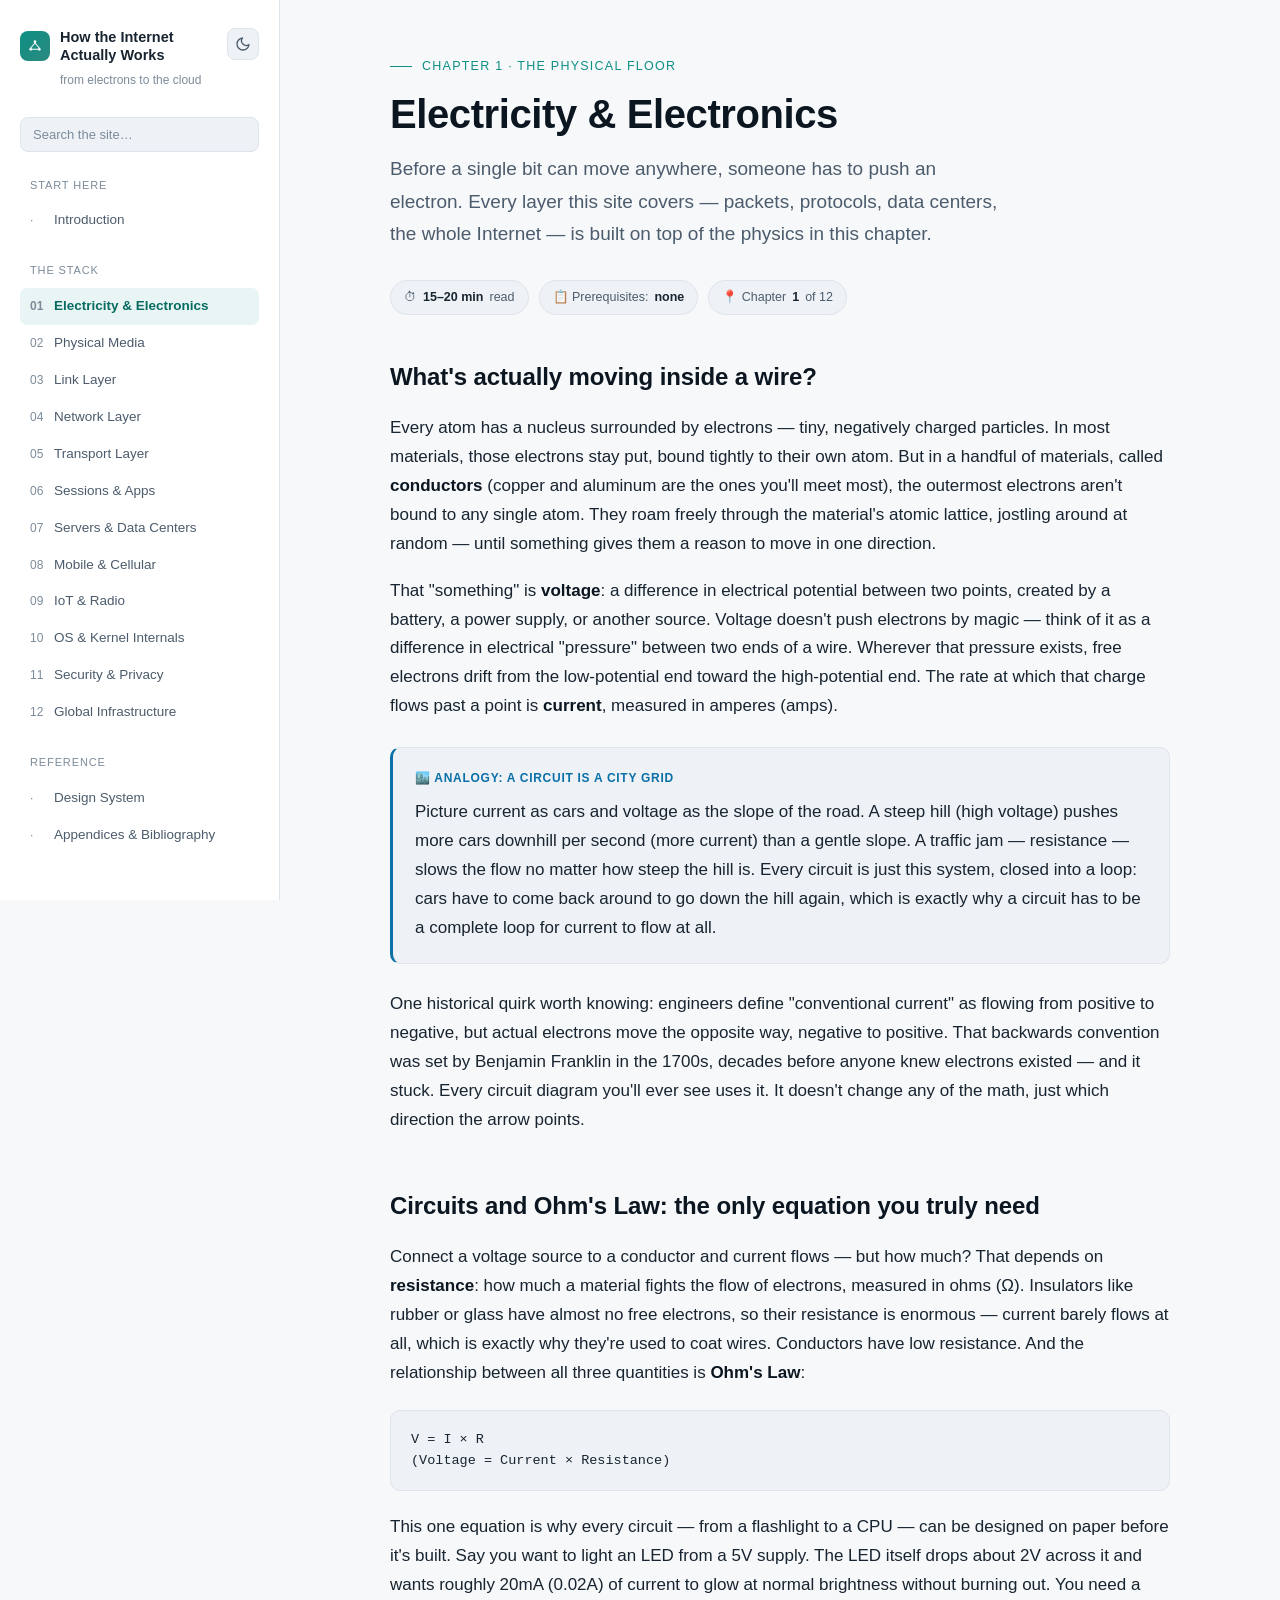
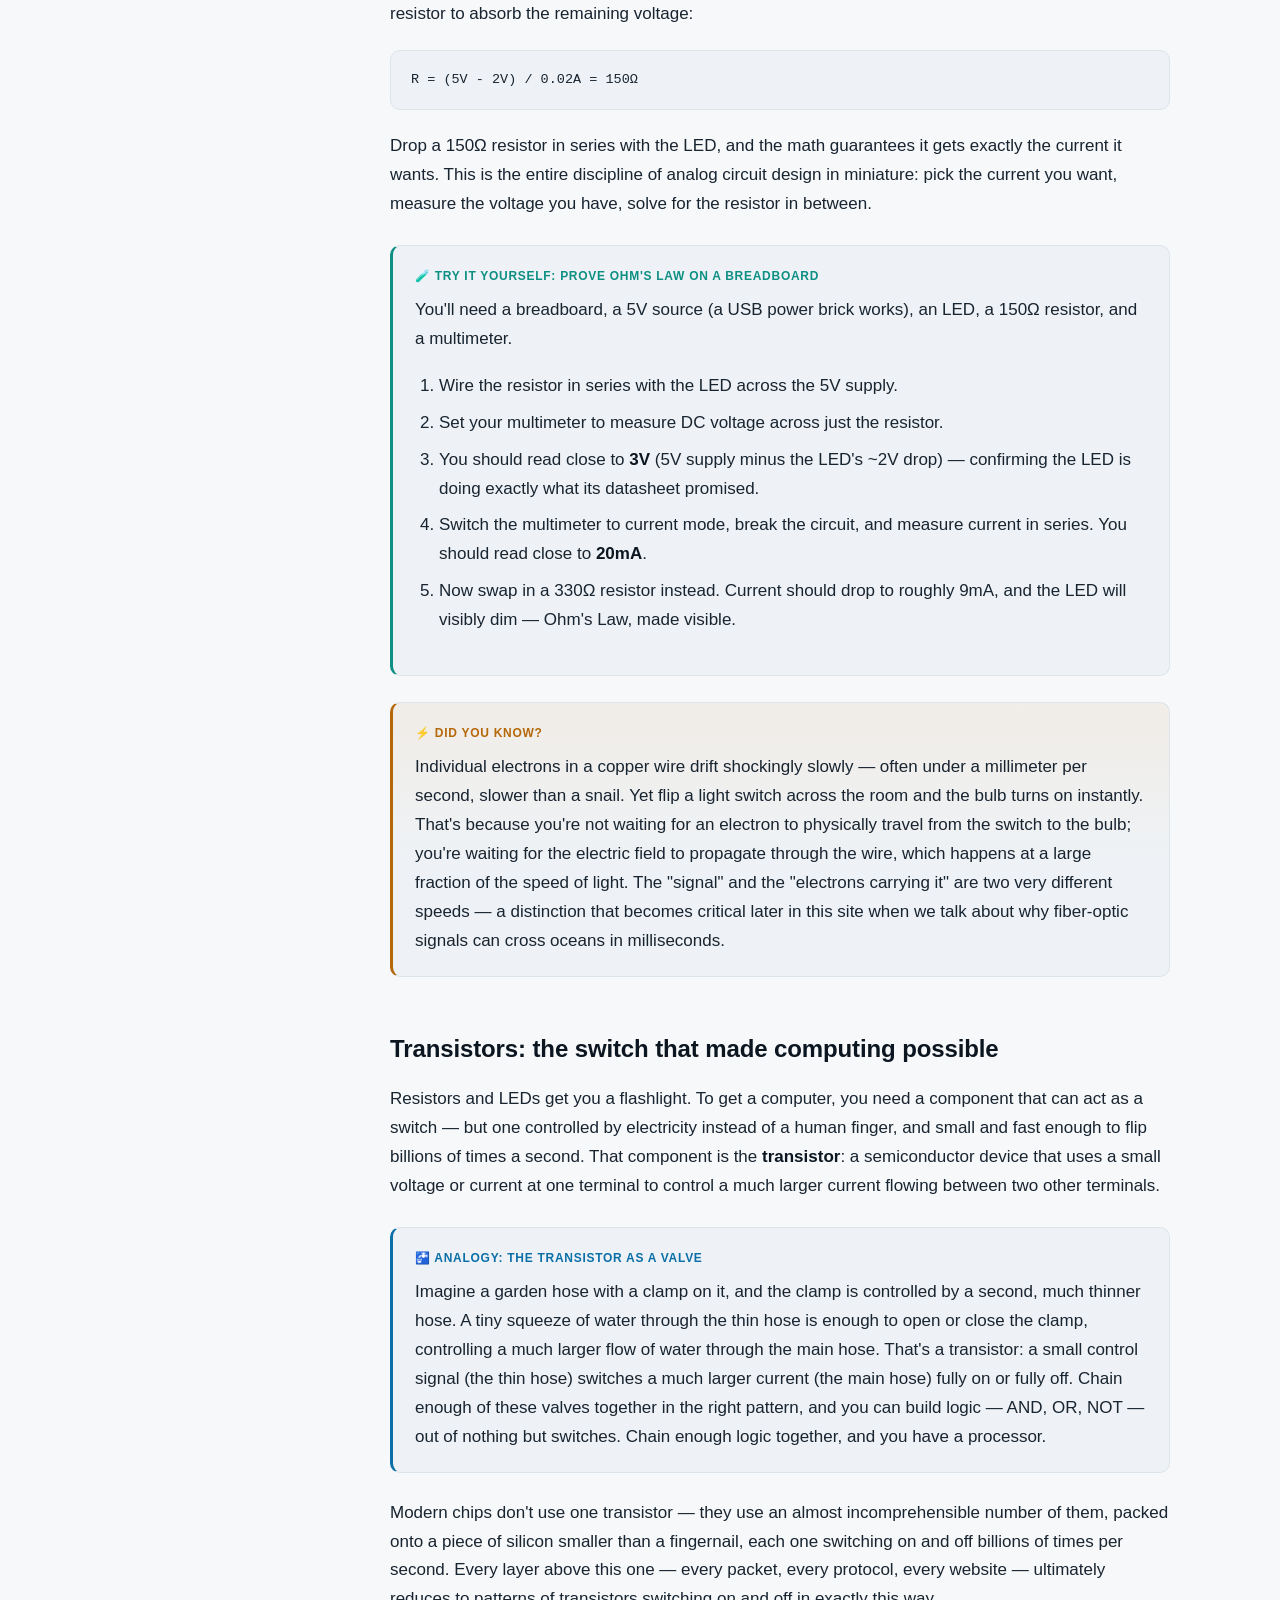
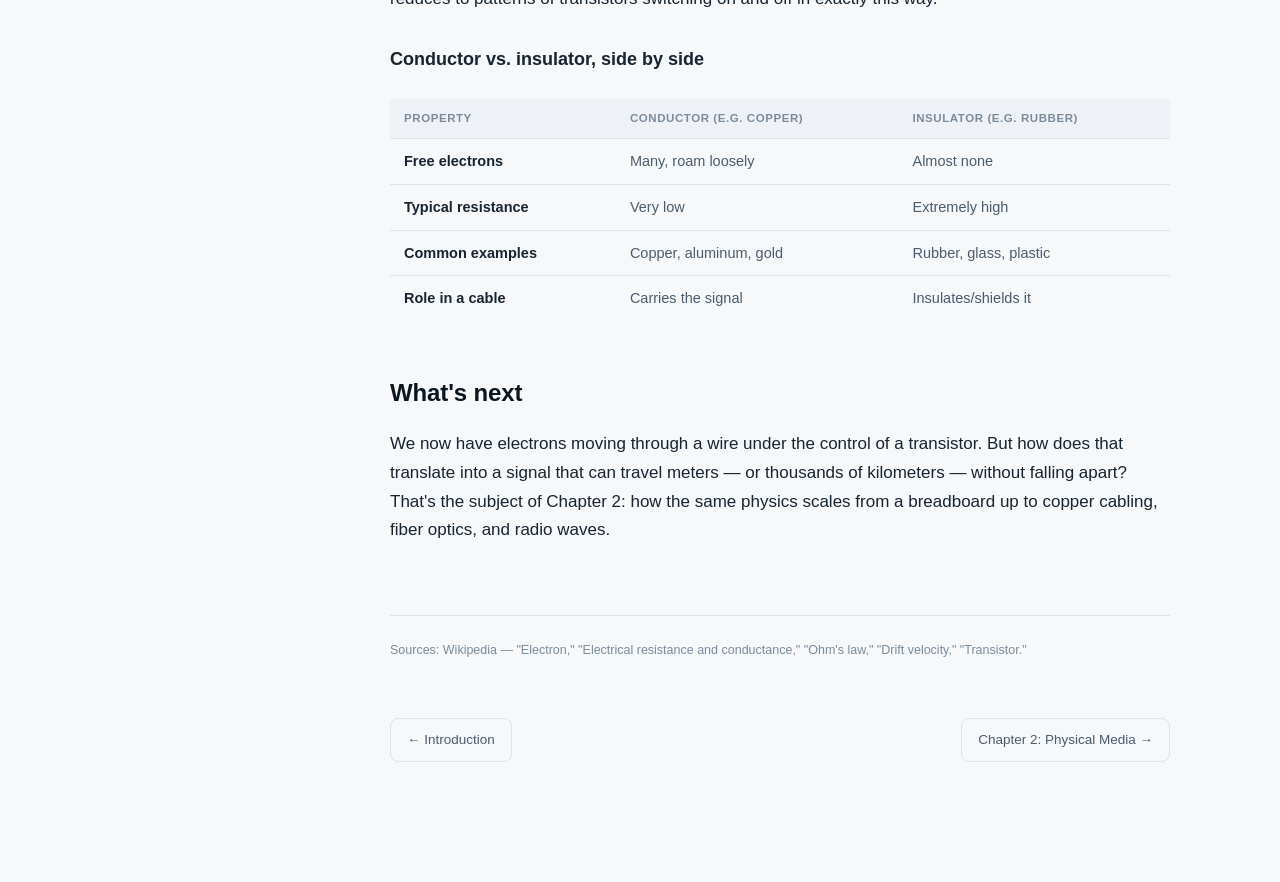
==== 01-electricity-electronics.html @ eb59267e "Add How the Internet Actually Works site Full 12-chapter documentation site (Introduction through Gl" ====
<!DOCTYPE html>
<html lang="en">
<head>
<meta charset="UTF-8">
<meta name="viewport" content="width=device-width, initial-scale=1.0">
<title>Chapter 1: Electricity &amp; Electronics — How the Internet Actually Works</title>
<link rel="stylesheet" href="assets/style.css">
<script src="assets/theme-init.js"></script>
</head>
<body>
<div class="shell">

  <!-- Mobile-only top bar -->
  <div class="topbar">
    <span class="mark"><svg viewBox="0 0 24 24" fill="none"><circle cx="12" cy="5.5" r="2" fill="white"/><circle cx="5.5" cy="17" r="2" fill="white"/><circle cx="18.5" cy="17" r="2" fill="white"/><path d="M12 7.5 5.5 15M12 7.5 18.5 15M5.5 17H18.5" stroke="white" stroke-width="1.6" stroke-linecap="round"/></svg></span>
    <span class="name">How the Internet Actually Works</span>
    <button class="theme-toggle" aria-label="Toggle color theme" title="Toggle color theme"><svg class="icon-sun" viewBox="0 0 24 24" fill="none" stroke="currentColor" stroke-width="2" stroke-linecap="round" stroke-linejoin="round"><circle cx="12" cy="12" r="4"/><path d="M12 2v2M12 20v2M4.93 4.93l1.41 1.41M17.66 17.66l1.41 1.41M2 12h2M20 12h2M6.34 17.66l-1.41 1.41M19.07 4.93l-1.41 1.41"/></svg><svg class="icon-moon" viewBox="0 0 24 24" fill="none" stroke="currentColor" stroke-width="2" stroke-linecap="round" stroke-linejoin="round"><path d="M21 12.79A9 9 0 1 1 11.21 3 7 7 0 0 0 21 12.79z"/></svg></button>
    <button class="nav-toggle" aria-label="Toggle navigation"><span class="bar"></span></button>
  </div>
  <div class="sidebar-overlay"></div>

  <!-- Sidebar -->
  <nav class="sidebar">
    <a href="index.html" class="sidebar-brand">
      <span class="mark"><svg viewBox="0 0 24 24" fill="none"><circle cx="12" cy="5.5" r="2" fill="white"/><circle cx="5.5" cy="17" r="2" fill="white"/><circle cx="18.5" cy="17" r="2" fill="white"/><path d="M12 7.5 5.5 15M12 7.5 18.5 15M5.5 17H18.5" stroke="white" stroke-width="1.6" stroke-linecap="round"/></svg></span>
      <span class="name">How the Internet<br>Actually Works</span>
    </a>
    <button class="theme-toggle" aria-label="Toggle color theme" title="Toggle color theme"><svg class="icon-sun" viewBox="0 0 24 24" fill="none" stroke="currentColor" stroke-width="2" stroke-linecap="round" stroke-linejoin="round"><circle cx="12" cy="12" r="4"/><path d="M12 2v2M12 20v2M4.93 4.93l1.41 1.41M17.66 17.66l1.41 1.41M2 12h2M20 12h2M6.34 17.66l-1.41 1.41M19.07 4.93l-1.41 1.41"/></svg><svg class="icon-moon" viewBox="0 0 24 24" fill="none" stroke="currentColor" stroke-width="2" stroke-linecap="round" stroke-linejoin="round"><path d="M21 12.79A9 9 0 1 1 11.21 3 7 7 0 0 0 21 12.79z"/></svg></button>
    <p class="sidebar-tagline">from electrons to the cloud</p>
    <div class="search-box"><label for="site-search" class="sr-only">Search the site</label><input type="text" id="site-search" name="q" class="search-input" placeholder="Search the site…" autocomplete="off" spellcheck="false"><div class="search-results"></div></div>

    <div class="nav-group">
      <p class="nav-group-label">Start Here</p>
      <ul class="nav-list">
        <li><a href="index.html"><span class="num">·</span> Introduction</a></li>
      </ul>
    </div>

    <div class="nav-group">
      <p class="nav-group-label">The Stack</p>
      <ul class="nav-list">
        <li><a href="01-electricity-electronics.html" class="active"><span class="num">01</span> Electricity &amp; Electronics</a></li>
        <li><a href="02-physical-media.html"><span class="num">02</span> Physical Media</a></li>
        <li><a href="03-link-layer.html"><span class="num">03</span> Link Layer</a></li>
        <li><a href="04-network-layer.html"><span class="num">04</span> Network Layer</a></li>
        <li><a href="05-transport-layer.html"><span class="num">05</span> Transport Layer</a></li>
        <li><a href="06-sessions-applications.html"><span class="num">06</span> Sessions &amp; Apps</a></li>
        <li><a href="07-servers-data-centers.html"><span class="num">07</span> Servers &amp; Data Centers</a></li>
        <li><a href="08-mobile-cellular.html"><span class="num">08</span> Mobile &amp; Cellular</a></li>
        <li><a href="09-iot-radio.html"><span class="num">09</span> IoT &amp; Radio</a></li>
        <li><a href="10-os-kernel-internals.html"><span class="num">10</span> OS &amp; Kernel Internals</a></li>
        <li><a href="11-security-privacy.html"><span class="num">11</span> Security &amp; Privacy</a></li>
        <li><a href="12-global-infrastructure.html"><span class="num">12</span> Global Infrastructure</a></li>
      </ul>
    </div>

    <div class="nav-group">
      <p class="nav-group-label">Reference</p>
      <ul class="nav-list">
        <li><a href="design-system.html"><span class="num">·</span> Design System</a></li>
        <li><a href="appendices.html"><span class="num">·</span> Appendices &amp; Bibliography</a></li>
      </ul>
    </div>
  </nav>

  <!-- Main -->
  <main class="main">
    <div class="content">

      <p class="eyebrow">Chapter 1 · The Physical Floor</p>
      <h1 class="page-title">Electricity &amp; Electronics</h1>
      <p class="dek">
        Before a single bit can move anywhere, someone has to push an electron.
        Every layer this site covers — packets, protocols, data centers, the whole
        Internet — is built on top of the physics in this chapter.
      </p>

      <div class="meta-row">
        <span class="meta-chip">⏱ <b>15–20 min</b> read</span>
        <span class="meta-chip">📋 Prerequisites: <b>none</b></span>
        <span class="meta-chip">📍 Chapter <b>1</b> of 12</span>
      </div>

      <h2>What's actually moving inside a wire?</h2>
      <p>
        Every atom has a nucleus surrounded by electrons — tiny, negatively charged
        particles. In most materials, those electrons stay put, bound tightly to
        their own atom. But in a handful of materials, called <strong>conductors</strong>
        (copper and aluminum are the ones you'll meet most), the outermost electrons
        aren't bound to any single atom. They roam freely through the material's
        atomic lattice, jostling around at random — until something gives them a
        reason to move in one direction.
      </p>
      <p>
        That "something" is <strong>voltage</strong>: a difference in electrical
        potential between two points, created by a battery, a power supply, or
        another source. Voltage doesn't push electrons by magic — think of it as a
        difference in electrical "pressure" between two ends of a wire. Wherever
        that pressure exists, free electrons drift from the low-potential end toward
        the high-potential end. The rate at which that charge flows past a point is
        <strong>current</strong>, measured in amperes (amps).
      </p>

      <div class="box analogy">
        <div class="box-label">🏙️ Analogy: a circuit is a city grid</div>
        <p>
          Picture current as cars and voltage as the slope of the road. A steep hill
          (high voltage) pushes more cars downhill per second (more current) than a
          gentle slope. A traffic jam — resistance — slows the flow no matter how
          steep the hill is. Every circuit is just this system, closed into a loop:
          cars have to come back around to go down the hill again, which is exactly
          why a circuit has to be a complete loop for current to flow at all.
        </p>
      </div>

      <p>
        One historical quirk worth knowing: engineers define "conventional current"
        as flowing from positive to negative, but actual electrons move the opposite
        way, negative to positive. That backwards convention was set by Benjamin
        Franklin in the 1700s, decades before anyone knew electrons existed — and
        it stuck. Every circuit diagram you'll ever see uses it. It doesn't change
        any of the math, just which direction the arrow points.
      </p>

      <h2>Circuits and Ohm's Law: the only equation you truly need</h2>
      <p>
        Connect a voltage source to a conductor and current flows — but how much?
        That depends on <strong>resistance</strong>: how much a material fights the
        flow of electrons, measured in ohms (Ω). Insulators like rubber or glass
        have almost no free electrons, so their resistance is enormous — current
        barely flows at all, which is exactly why they're used to coat wires.
        Conductors have low resistance. And the relationship between all three
        quantities is <strong>Ohm's Law</strong>:
      </p>
      <pre><code>V = I × R
(Voltage = Current × Resistance)</code></pre>
      <p>
        This one equation is why every circuit — from a flashlight to a CPU — can
        be designed on paper before it's built. Say you want to light an LED from a
        5V supply. The LED itself drops about 2V across it and wants roughly 20mA
        (0.02A) of current to glow at normal brightness without burning out. You
        need a resistor to absorb the remaining voltage:
      </p>
      <pre><code>R = (5V - 2V) / 0.02A = 150Ω</code></pre>
      <p>
        Drop a 150Ω resistor in series with the LED, and the math guarantees it
        gets exactly the current it wants. This is the entire discipline of analog
        circuit design in miniature: pick the current you want, measure the voltage
        you have, solve for the resistor in between.
      </p>

      <div class="box lab">
        <div class="box-label">🧪 Try it yourself: prove Ohm's Law on a breadboard</div>
        <p>
          You'll need a breadboard, a 5V source (a USB power brick works), an LED,
          a 150Ω resistor, and a multimeter.
        </p>
        <ol>
          <li>Wire the resistor in series with the LED across the 5V supply.</li>
          <li>Set your multimeter to measure DC voltage across just the resistor.</li>
          <li>
            You should read close to <strong>3V</strong> (5V supply minus the LED's
            ~2V drop) — confirming the LED is doing exactly what its datasheet
            promised.
          </li>
          <li>
            Switch the multimeter to current mode, break the circuit, and measure
            current in series. You should read close to <strong>20mA</strong>.
          </li>
          <li>
            Now swap in a 330Ω resistor instead. Current should drop to roughly
            9mA, and the LED will visibly dim — Ohm's Law, made visible.
          </li>
        </ol>
      </div>

      <div class="box fact">
        <div class="box-label">⚡ Did you know?</div>
        <p>
          Individual electrons in a copper wire drift shockingly slowly — often
          under a millimeter per second, slower than a snail. Yet flip a light
          switch across the room and the bulb turns on instantly. That's because
          you're not waiting for an electron to physically travel from the switch
          to the bulb; you're waiting for the electric field to propagate through
          the wire, which happens at a large fraction of the speed of light. The
          "signal" and the "electrons carrying it" are two very different speeds —
          a distinction that becomes critical later in this site when we talk about
          why fiber-optic signals can cross oceans in milliseconds.
        </p>
      </div>

      <h2>Transistors: the switch that made computing possible</h2>
      <p>
        Resistors and LEDs get you a flashlight. To get a computer, you need a
        component that can act as a switch — but one controlled by electricity
        instead of a human finger, and small and fast enough to flip billions of
        times a second. That component is the <strong>transistor</strong>: a
        semiconductor device that uses a small voltage or current at one terminal
        to control a much larger current flowing between two other terminals.
      </p>

      <div class="box analogy">
        <div class="box-label">🚰 Analogy: the transistor as a valve</div>
        <p>
          Imagine a garden hose with a clamp on it, and the clamp is controlled by
          a second, much thinner hose. A tiny squeeze of water through the thin hose
          is enough to open or close the clamp, controlling a much larger flow of
          water through the main hose. That's a transistor: a small control signal
          (the thin hose) switches a much larger current (the main hose) fully on
          or fully off. Chain enough of these valves together in the right pattern,
          and you can build logic — AND, OR, NOT — out of nothing but switches.
          Chain enough logic together, and you have a processor.
        </p>
      </div>

      <p>
        Modern chips don't use one transistor — they use an almost incomprehensible
        number of them, packed onto a piece of silicon smaller than a fingernail,
        each one switching on and off billions of times per second. Every layer
        above this one — every packet, every protocol, every website — ultimately
        reduces to patterns of transistors switching on and off in exactly this way.
      </p>

      <h3>Conductor vs. insulator, side by side</h3>
      <table>
        <thead>
          <tr><th>Property</th><th>Conductor (e.g. copper)</th><th>Insulator (e.g. rubber)</th></tr>
        </thead>
        <tbody>
          <tr><td>Free electrons</td><td>Many, roam loosely</td><td>Almost none</td></tr>
          <tr><td>Typical resistance</td><td>Very low</td><td>Extremely high</td></tr>
          <tr><td>Common examples</td><td>Copper, aluminum, gold</td><td>Rubber, glass, plastic</td></tr>
          <tr><td>Role in a cable</td><td>Carries the signal</td><td>Insulates/shields it</td></tr>
        </tbody>
      </table>

      <h2>What's next</h2>
      <p>
        We now have electrons moving through a wire under the control of a
        transistor. But how does that translate into a signal that can travel
        meters — or thousands of kilometers — without falling apart? That's the
        subject of Chapter 2: how the same physics scales from a breadboard up to
        copper cabling, fiber optics, and radio waves.
      </p>

      <footer class="site-footer">
        Sources: Wikipedia — "Electron," "Electrical resistance and conductance,"
        "Ohm's law," "Drift velocity," "Transistor."
      </footer>

      <div class="pager">
        <a href="index.html">← Introduction</a>
        <a href="02-physical-media.html">Chapter 2: Physical Media →</a>
      </div>

    </div>
  </main>
</div>
<script src="assets/nav.js"></script>
<script src="assets/search-data.js"></script>
<script src="assets/search.js"></script>
</body>
</html>
---- assets/style.css ----
/* How the Internet Actually Works — shared site stylesheet */

:root {
  --bg: #0b0f14;
  --bg-elevated: #10161d;
  --bg-card: #131a22;
  --border: #223041;
  --text: #dbe4ee;
  --text-dim: #8fa1b3;
  --text-faint: #5c7086;
  --accent: #4fd1c5;
  --accent-soft: rgba(79, 209, 197, 0.12);
  --accent-strong: #7ee8de;
  --warn: #f6ad55;
  --warn-soft: rgba(246, 173, 85, 0.1);
  --link: #7dd3fc;
  --code-bg: #0d1319;
  --shadow: 0 8px 24px rgba(0, 0, 0, 0.35);
  --heading: #ffffff;
  --radius: 10px;
  --sidebar-w: 280px;
  --content-max: 780px;
}

:root[data-theme="light"] {
  --bg: #f6f8fa;
  --bg-elevated: #ffffff;
  --bg-card: #eef2f6;
  --border: #dde4ea;
  --text: #182430;
  --text-dim: #4c5c6c;
  --text-faint: #7c8b9a;
  --accent: #0d8f83;
  --accent-soft: rgba(13, 143, 131, 0.09);
  --accent-strong: #086b62;
  --warn: #b5680a;
  --warn-soft: rgba(181, 104, 10, 0.08);
  --link: #0b6fa8;
  --code-bg: #eef2f6;
  --shadow: 0 8px 24px rgba(20, 30, 40, 0.08);
  --heading: #0b1620;
}

* { box-sizing: border-box; }

.sr-only {
  position: absolute;
  width: 1px;
  height: 1px;
  padding: 0;
  margin: -1px;
  overflow: hidden;
  clip: rect(0, 0, 0, 0);
  white-space: nowrap;
  border: 0;
}

html { scroll-behavior: smooth; }

body {
  margin: 0;
  background: var(--bg);
  color: var(--text);
  font-family: "Iowan Old Style", "Palatino Linotype", Georgia, "Segoe UI", Roboto, sans-serif;
  line-height: 1.7;
  font-size: 17px;
  overflow-wrap: break-word;
  transition: background 0.15s ease, color 0.15s ease;
}

code { overflow-wrap: anywhere; }

/* Layout shell */
.shell {
  display: flex;
  min-height: 100vh;
}

.sidebar {
  width: var(--sidebar-w);
  flex-shrink: 0;
  background: var(--bg-elevated);
  border-right: 1px solid var(--border);
  padding: 28px 20px 60px;
  position: sticky;
  top: 0;
  height: 100vh;
  overflow-y: auto;
}

.sidebar-brand {
  display: flex;
  align-items: center;
  gap: 10px;
  margin-bottom: 6px;
  text-decoration: none;
}

.sidebar-brand .mark {
  width: 30px;
  height: 30px;
  border-radius: 8px;
  background: linear-gradient(135deg, var(--accent), #2b8a80);
  display: flex;
  align-items: center;
  justify-content: center;
  font-size: 16px;
  flex-shrink: 0;
}

.mark svg { width: 16px; height: 16px; display: block; }

/* Theme toggle */
.theme-toggle {
  width: 32px;
  height: 32px;
  border-radius: 8px;
  border: 1px solid var(--border);
  background: var(--bg-card);
  display: flex;
  align-items: center;
  justify-content: center;
  cursor: pointer;
  color: var(--text-dim);
  flex-shrink: 0;
  padding: 0;
}

.theme-toggle svg { width: 16px; height: 16px; }
.theme-toggle .icon-moon { display: none; }
:root[data-theme="light"] .theme-toggle .icon-sun { display: none; }
:root[data-theme="light"] .theme-toggle .icon-moon { display: block; }

.sidebar .theme-toggle {
  position: absolute;
  top: 28px;
  right: 20px;
}

.topbar .theme-toggle { margin-left: auto; }

.sidebar-brand .name {
  font-family: "Segoe UI", Roboto, sans-serif;
  font-weight: 700;
  font-size: 14.5px;
  color: var(--text);
  line-height: 1.25;
}

.sidebar-tagline {
  font-family: "Segoe UI", Roboto, sans-serif;
  font-size: 12px;
  color: var(--text-faint);
  margin: 4px 0 26px;
  padding-left: 40px;
}

/* Site search */
.search-box { position: relative; margin-bottom: 24px; }

.search-input {
  width: 100%;
  background: var(--bg-card);
  border: 1px solid var(--border);
  border-radius: 8px;
  padding: 9px 12px;
  font-family: "Segoe UI", Roboto, sans-serif;
  font-size: 13px;
  color: var(--text);
  outline: none;
}

.search-input::placeholder { color: var(--text-faint); }
.search-input:focus { border-color: var(--accent); }

.search-results {
  display: none;
  position: absolute;
  top: calc(100% + 6px);
  left: 0;
  right: 0;
  background: var(--bg-elevated);
  border: 1px solid var(--border);
  border-radius: 9px;
  box-shadow: var(--shadow);
  max-height: 360px;
  overflow-y: auto;
  z-index: 80;
  padding: 6px;
}

.search-results.visible { display: block; }

.search-result {
  display: flex;
  flex-direction: column;
  gap: 2px;
  padding: 8px 10px;
  border-radius: 6px;
  text-decoration: none;
}

.search-result:hover { background: var(--bg-card); }

.search-result .sr-title {
  font-family: "Segoe UI", Roboto, sans-serif;
  font-size: 13px;
  font-weight: 600;
  color: var(--text);
}

.search-result .sr-section {
  font-family: "Segoe UI", Roboto, sans-serif;
  font-size: 11.5px;
  color: var(--text-faint);
}

.search-empty {
  padding: 10px;
  font-family: "Segoe UI", Roboto, sans-serif;
  font-size: 12.5px;
  color: var(--text-faint);
}

.nav-group {
  margin-bottom: 22px;
}

.nav-group-label {
  font-family: "Segoe UI", Roboto, sans-serif;
  font-size: 11px;
  letter-spacing: 0.08em;
  text-transform: uppercase;
  color: var(--text-faint);
  margin: 0 0 8px 10px;
}

.nav-list {
  list-style: none;
  margin: 0;
  padding: 0;
}

.nav-list a {
  display: flex;
  align-items: baseline;
  gap: 8px;
  padding: 7px 10px;
  border-radius: 7px;
  text-decoration: none;
  color: var(--text-dim);
  font-family: "Segoe UI", Roboto, sans-serif;
  font-size: 13.5px;
  transition: background 0.15s ease, color 0.15s ease;
}

.nav-list a .num {
  color: var(--text-faint);
  font-variant-numeric: tabular-nums;
  font-size: 12px;
  min-width: 16px;
}

.nav-list a:hover {
  background: var(--bg-card);
  color: var(--text);
}

.nav-list a.active {
  background: var(--accent-soft);
  color: var(--accent-strong);
  font-weight: 600;
}

a.locked {
  color: var(--text-faint) !important;
  cursor: default;
  pointer-events: none;
}

.nav-list a.locked .num { opacity: 0.6; }

.nav-list a .soon {
  margin-left: auto;
  font-size: 10px;
  letter-spacing: 0.04em;
  text-transform: uppercase;
  color: var(--text-faint);
  border: 1px solid var(--border);
  border-radius: 999px;
  padding: 1px 7px;
}

/* Main content */
.main {
  flex: 1;
  min-width: 0;
  padding: 56px 48px 120px;
  display: flex;
  justify-content: center;
}

.content {
  width: 100%;
  min-width: 0;
  max-width: var(--content-max);
}

.eyebrow {
  font-family: "Segoe UI", Roboto, sans-serif;
  font-size: 12.5px;
  letter-spacing: 0.1em;
  text-transform: uppercase;
  color: var(--accent);
  margin-bottom: 14px;
  display: flex;
  align-items: center;
  gap: 10px;
}

.eyebrow::before {
  content: "";
  width: 22px;
  height: 1px;
  background: var(--accent);
  display: inline-block;
}

.page-title {
  font-family: "Segoe UI", Roboto, sans-serif;
  font-size: 40px;
  font-weight: 700;
  line-height: 1.15;
  margin: 0 0 16px;
  color: var(--heading);
  letter-spacing: -0.01em;
}

.dek {
  font-size: 19px;
  color: var(--text-dim);
  margin: 0 0 30px;
  max-width: 620px;
}

.meta-row {
  display: flex;
  flex-wrap: wrap;
  gap: 10px;
  margin-bottom: 42px;
}

.meta-chip {
  font-family: "Segoe UI", Roboto, sans-serif;
  font-size: 12.5px;
  color: var(--text-dim);
  background: var(--bg-card);
  border: 1px solid var(--border);
  border-radius: 999px;
  padding: 6px 13px;
  display: flex;
  align-items: center;
  gap: 6px;
}

.meta-chip b { color: var(--text); font-weight: 600; }

h2 {
  font-family: "Segoe UI", Roboto, sans-serif;
  font-size: 24px;
  font-weight: 700;
  color: var(--heading);
  margin: 52px 0 16px;
  letter-spacing: -0.005em;
}

h2:first-of-type { margin-top: 0; }

h3 {
  font-family: "Segoe UI", Roboto, sans-serif;
  font-size: 18px;
  font-weight: 700;
  color: var(--text);
  margin: 30px 0 12px;
}

p { margin: 0 0 18px; color: var(--text); }

.content ul, .content ol {
  margin: 0 0 20px;
  padding-left: 24px;
}

.content li { margin-bottom: 8px; }

a { color: var(--link); }

strong { color: var(--heading); }

code {
  font-family: "SFMono-Regular", Consolas, "Liberation Mono", Menlo, monospace;
  font-size: 0.87em;
  background: var(--code-bg);
  border: 1px solid var(--border);
  border-radius: 4px;
  padding: 1px 6px;
  color: var(--accent-strong);
}

pre {
  background: var(--code-bg);
  border: 1px solid var(--border);
  border-radius: var(--radius);
  padding: 18px 20px;
  overflow-x: auto;
  margin: 22px 0;
  font-family: "SFMono-Regular", Consolas, "Liberation Mono", Menlo, monospace;
  font-size: 13.5px;
  line-height: 1.6;
}

pre code {
  background: none;
  border: none;
  padding: 0;
  color: var(--text);
  font-size: 1em;
}

/* Tables */
table {
  width: 100%;
  border-collapse: collapse;
  margin: 24px 0;
  font-size: 14.5px;
  font-family: "Segoe UI", Roboto, sans-serif;
}

th, td {
  text-align: left;
  padding: 10px 14px;
  border-bottom: 1px solid var(--border);
}

thead th {
  color: var(--text-faint);
  font-size: 11.5px;
  letter-spacing: 0.05em;
  text-transform: uppercase;
  font-weight: 600;
  background: var(--bg-card);
}

tbody td { color: var(--text-dim); }
tbody td:first-child { color: var(--text); font-weight: 600; }
tbody tr:last-child td { border-bottom: none; }

/* Callout boxes */
.box {
  border: 1px solid var(--border);
  border-radius: var(--radius);
  padding: 20px 22px;
  margin: 26px 0;
  background: var(--bg-card);
}

.box-label {
  font-family: "Segoe UI", Roboto, sans-serif;
  font-size: 12px;
  font-weight: 700;
  letter-spacing: 0.06em;
  text-transform: uppercase;
  margin-bottom: 10px;
  display: flex;
  align-items: center;
  gap: 8px;
}

.box.analogy { border-left: 3px solid var(--link); }
.box.analogy .box-label { color: var(--link); }

.box.fact { border-left: 3px solid var(--warn); background: linear-gradient(180deg, var(--warn-soft), var(--bg-card) 60%); }
.box.fact .box-label { color: var(--warn); }
.box.fact p:last-child { margin-bottom: 0; }

.box.roadmap .box-label { color: var(--accent); }

.box.lab { border-left: 3px solid var(--accent); }
.box.lab .box-label { color: var(--accent); }
.box.lab pre:last-child, .box.lab p:last-child { margin-bottom: 0; }

.box p:last-child { margin-bottom: 0; }

/* Layer stack diagram (CSS, no JS needed) */
.content .stack {
  list-style: none;
  margin: 26px 0 34px;
  padding: 0;
  border-radius: var(--radius);
  overflow: hidden;
  border: 1px solid var(--border);
}

.stack li {
  font-family: "Segoe UI", Roboto, sans-serif;
  display: flex;
  align-items: center;
  justify-content: space-between;
  gap: 16px;
  padding: 13px 20px;
  margin-bottom: 0;
  border-bottom: 1px solid var(--border);
  background: var(--bg-card);
  font-size: 14px;
}

.stack li:last-child { border-bottom: none; }

.stack li .layer-name { color: var(--heading); font-weight: 600; }
.stack li .layer-desc { color: var(--text-faint); font-size: 12.5px; text-align: right; }
.stack li .layer-tag {
  font-size: 10.5px;
  color: var(--accent);
  border: 1px solid var(--accent);
  border-radius: 999px;
  padding: 1px 8px;
  flex-shrink: 0;
}

/* Roadmap grid */
.roadmap-grid {
  display: grid;
  grid-template-columns: repeat(auto-fill, minmax(210px, 1fr));
  gap: 12px;
  margin: 24px 0 10px;
}

.roadmap-card {
  border: 1px solid var(--border);
  border-radius: 9px;
  padding: 14px 16px;
  background: var(--bg-elevated);
}

.roadmap-card .n {
  font-family: "Segoe UI", Roboto, sans-serif;
  font-size: 11px;
  color: var(--text-faint);
  margin-bottom: 4px;
}

.roadmap-card .t {
  font-family: "Segoe UI", Roboto, sans-serif;
  font-size: 14px;
  font-weight: 600;
  color: var(--text);
}

.divider {
  border: none;
  border-top: 1px solid var(--border);
  margin: 48px 0;
}

.pager {
  display: flex;
  justify-content: space-between;
  margin-top: 56px;
  font-family: "Segoe UI", Roboto, sans-serif;
  font-size: 13.5px;
}

.pager a {
  text-decoration: none;
  color: var(--text-dim);
  border: 1px solid var(--border);
  border-radius: 8px;
  padding: 10px 16px;
}

.pager a:hover { color: var(--accent); border-color: var(--accent); }

/* Design-system reference page */
.swatch-grid {
  display: grid;
  grid-template-columns: repeat(auto-fill, minmax(150px, 1fr));
  gap: 14px;
  margin: 20px 0 34px;
}

.swatch {
  border: 1px solid var(--border);
  border-radius: 9px;
  overflow: hidden;
  background: var(--bg-elevated);
}

.swatch .fill { height: 56px; }

.swatch .label {
  font-family: "Segoe UI", Roboto, sans-serif;
  padding: 8px 10px;
}

.swatch .label .name { display: block; font-size: 12.5px; font-weight: 600; color: var(--text); }
.swatch .label .val { display: block; font-size: 11px; color: var(--text-faint); font-family: monospace; }

.specimen-row {
  display: flex;
  align-items: baseline;
  gap: 16px;
  padding: 14px 0;
  border-bottom: 1px solid var(--border);
}

.specimen-row .tag {
  flex-shrink: 0;
  width: 130px;
  font-family: "Segoe UI", Roboto, sans-serif;
  font-size: 12px;
  color: var(--text-faint);
}

footer.site-footer {
  margin-top: 70px;
  padding-top: 24px;
  border-top: 1px solid var(--border);
  font-family: "Segoe UI", Roboto, sans-serif;
  font-size: 12.5px;
  color: var(--text-faint);
}

/* Mobile topbar (hidden on desktop) */
.topbar {
  display: none;
  align-items: center;
  gap: 10px;
  position: sticky;
  top: 0;
  z-index: 60;
  background: var(--bg-elevated);
  border-bottom: 1px solid var(--border);
  padding: 12px 16px;
}

.topbar .mark {
  width: 26px;
  height: 26px;
  border-radius: 7px;
  background: linear-gradient(135deg, var(--accent), #2b8a80);
  display: flex;
  align-items: center;
  justify-content: center;
  font-size: 14px;
  flex-shrink: 0;
}

.topbar .name {
  font-family: "Segoe UI", Roboto, sans-serif;
  font-weight: 700;
  font-size: 13.5px;
  color: var(--text);
}

.nav-toggle {
  margin-left: auto;
  width: 36px;
  height: 36px;
  border-radius: 8px;
  border: 1px solid var(--border);
  background: var(--bg-card);
  display: flex;
  align-items: center;
  justify-content: center;
  padding: 0;
  cursor: pointer;
}

.nav-toggle .bar {
  display: block;
  width: 16px;
  height: 2px;
  background: var(--text-dim);
  position: relative;
}

.nav-toggle .bar::before,
.nav-toggle .bar::after {
  content: "";
  position: absolute;
  left: 0;
  width: 16px;
  height: 2px;
  background: var(--text-dim);
  transition: transform 0.2s ease;
}

.nav-toggle .bar::before { top: -5px; }
.nav-toggle .bar::after { top: 5px; }

.sidebar-overlay {
  display: none;
}

@media (max-width: 860px) {
  .shell { flex-direction: column; }

  .topbar { display: flex; }

  .sidebar {
    position: fixed;
    top: 0;
    left: 0;
    height: 100vh;
    width: min(84%, 320px);
    z-index: 70;
    transform: translateX(-100%);
    transition: transform 0.25s ease;
    box-shadow: var(--shadow);
  }

  .sidebar.open { transform: translateX(0); }

  .sidebar-overlay {
    display: block;
    position: fixed;
    inset: 0;
    background: rgba(0, 0, 0, 0.5);
    z-index: 65;
    opacity: 0;
    pointer-events: none;
    transition: opacity 0.2s ease;
  }

  .sidebar-overlay.visible { opacity: 1; pointer-events: auto; }

  .main { padding: 36px 20px 80px; }
  .page-title { font-size: 30px; }
}

@media (max-width: 480px) {
  table {
    display: block;
    overflow-x: auto;
    white-space: nowrap;
    -webkit-overflow-scrolling: touch;
  }

  .meta-row { gap: 8px; }
  .meta-chip { font-size: 11.5px; padding: 5px 10px; }

  .stack li {
    flex-wrap: wrap;
    row-gap: 4px;
  }
  .stack li .layer-desc { text-align: left; flex-basis: 100%; }

  .roadmap-grid { grid-template-columns: 1fr 1fr; }
}
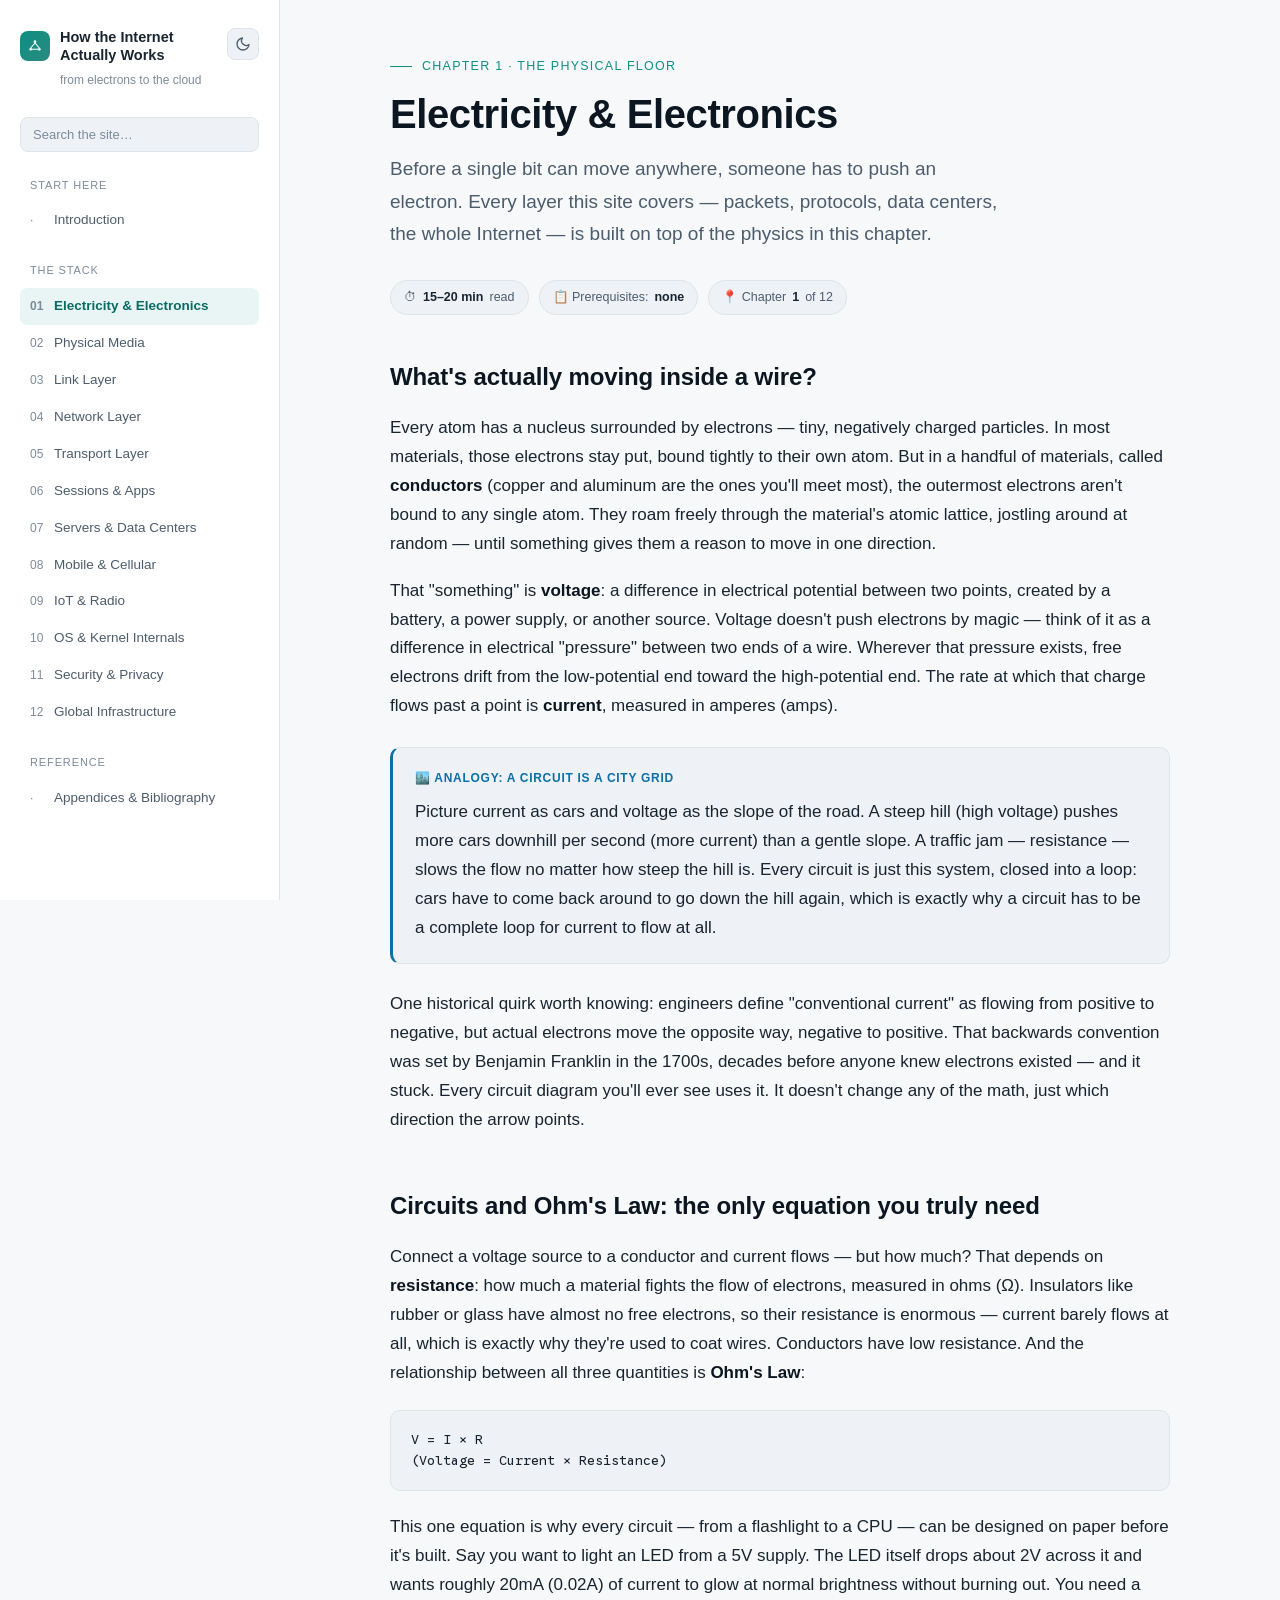
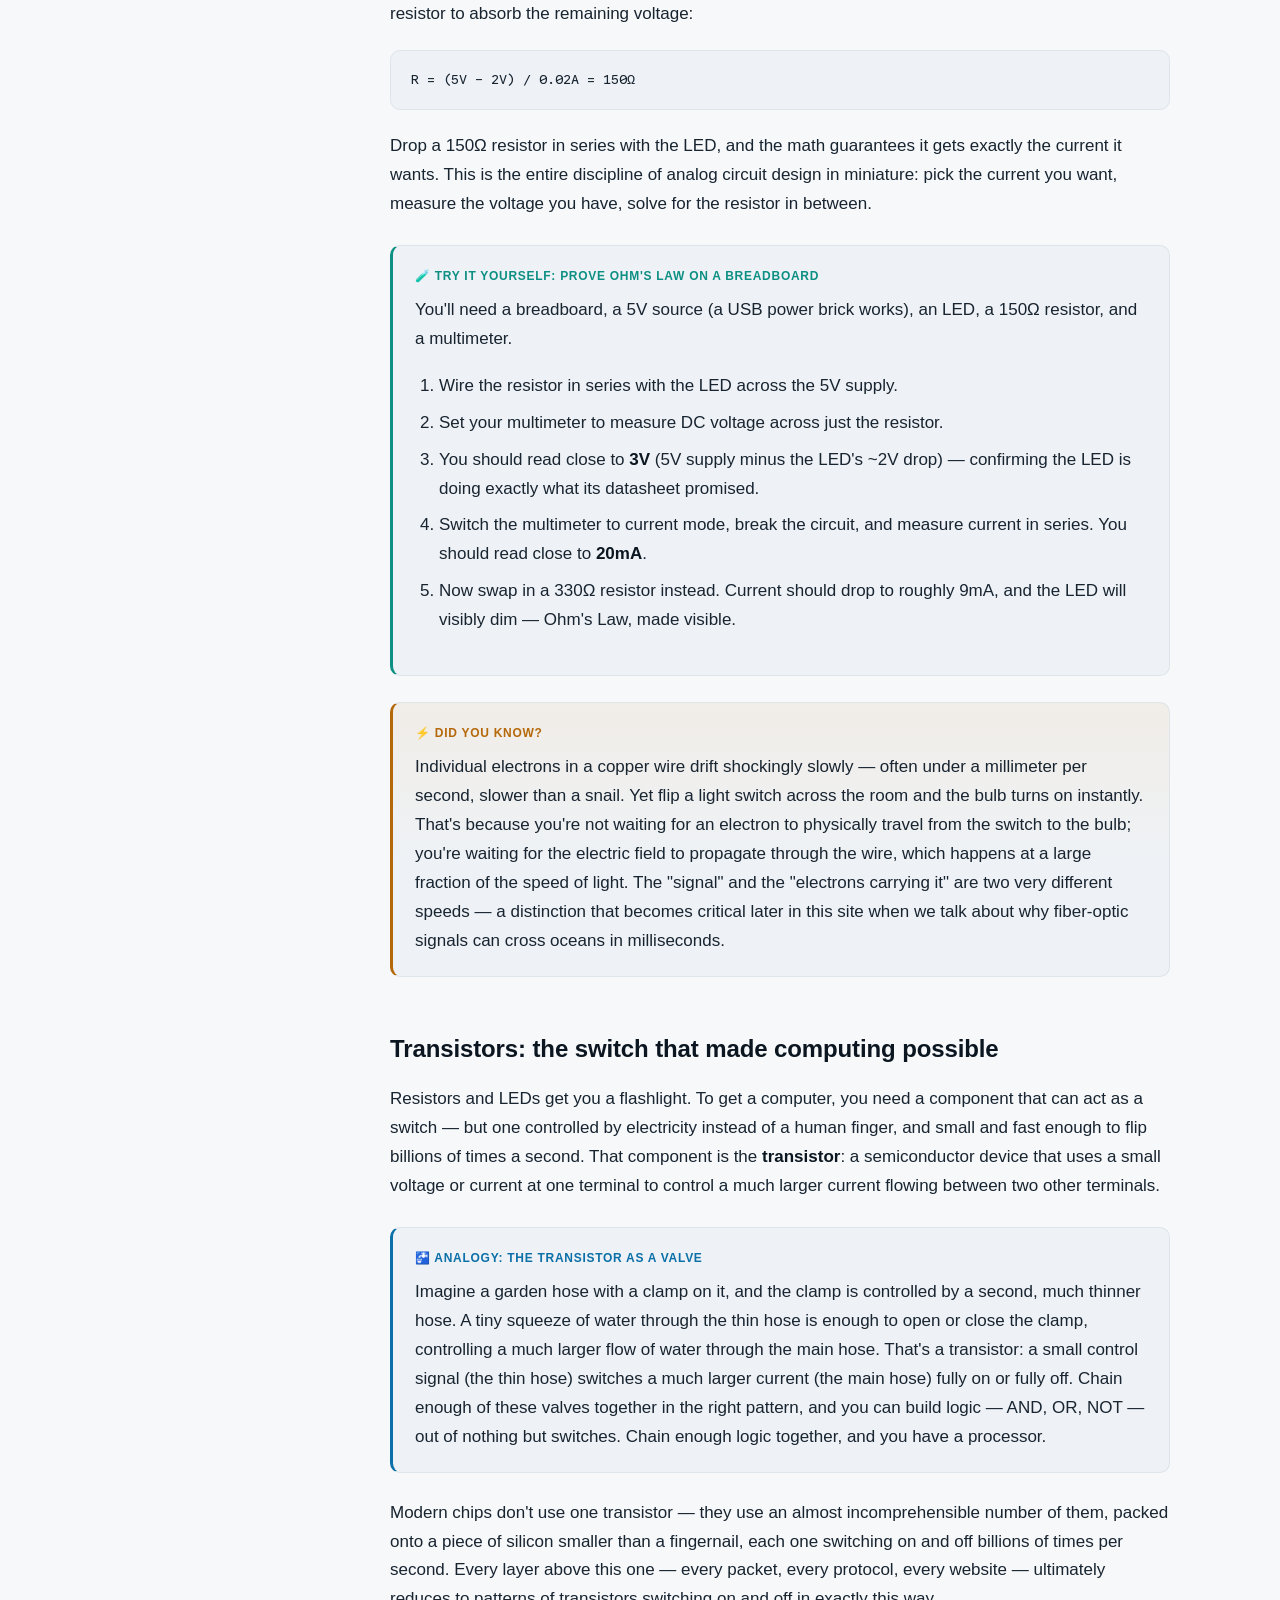
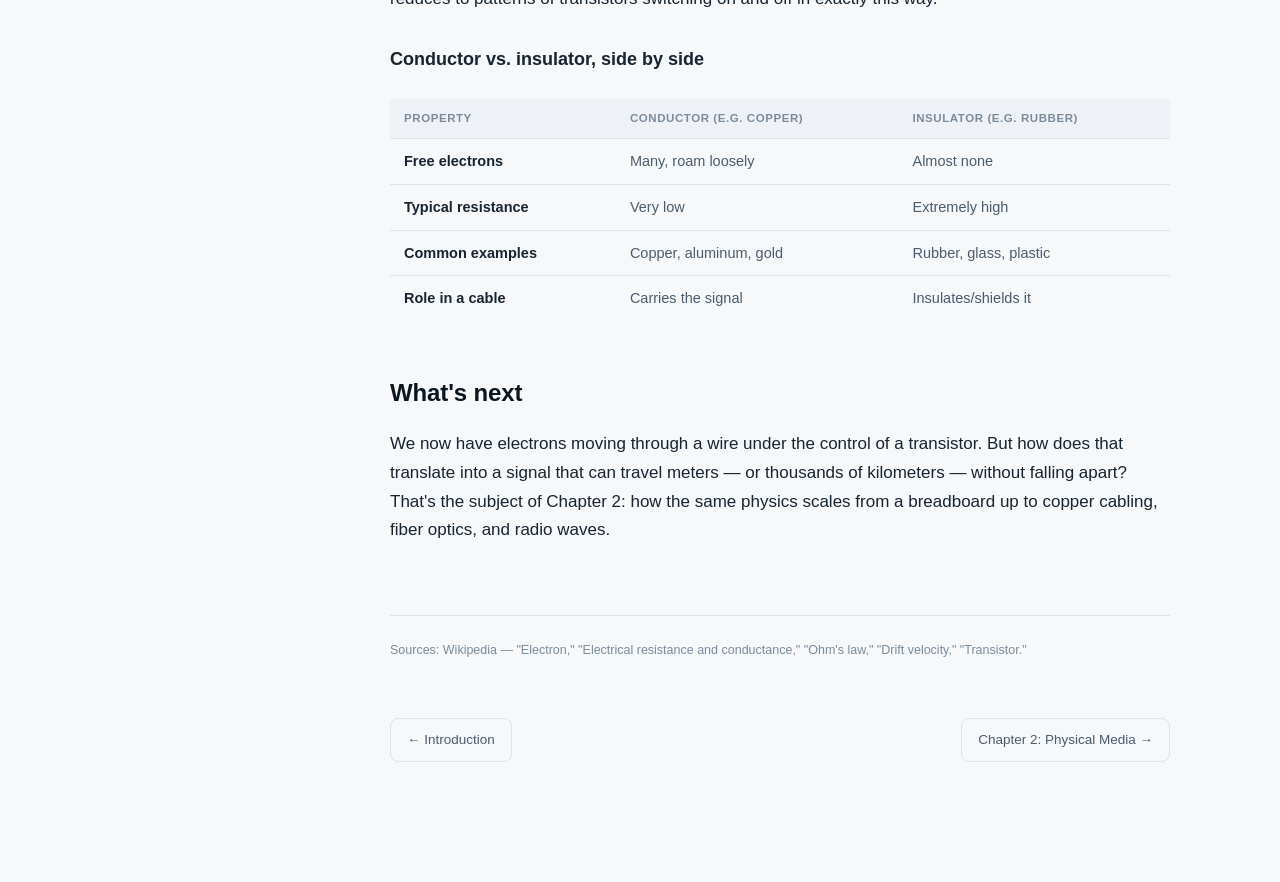
==== commit 8f1fdb1e: "Add favicon, hide Design System from nav, switch to Google Sans - Add an SVG favicon matching the si" ====
--- a/01-electricity-electronics.html
+++ b/01-electricity-electronics.html
@@ -4,6 +4,10 @@
 <meta charset="UTF-8">
 <meta name="viewport" content="width=device-width, initial-scale=1.0">
 <title>Chapter 1: Electricity &amp; Electronics — How the Internet Actually Works</title>
+<link rel="icon" type="image/svg+xml" href="assets/favicon.svg">
+<link rel="preconnect" href="https://fonts.googleapis.com">
+<link rel="preconnect" href="https://fonts.gstatic.com" crossorigin>
+<link href="https://fonts.googleapis.com/css2?family=Google+Sans:wght@400;600;700&family=Google+Sans+Code:wght@400;500&display=swap" rel="stylesheet">
 <link rel="stylesheet" href="assets/style.css">
 <script src="assets/theme-init.js"></script>
 </head>
@@ -57,7 +61,6 @@
     <div class="nav-group">
       <p class="nav-group-label">Reference</p>
       <ul class="nav-list">
-        <li><a href="design-system.html"><span class="num">·</span> Design System</a></li>
         <li><a href="appendices.html"><span class="num">·</span> Appendices &amp; Bibliography</a></li>
       </ul>
     </div>
--- a/assets/style.css
+++ b/assets/style.css
@@ -61,7 +61,7 @@
   margin: 0;
   background: var(--bg);
   color: var(--text);
-  font-family: "Iowan Old Style", "Palatino Linotype", Georgia, "Segoe UI", Roboto, sans-serif;
+  font-family: "Google Sans", Roboto, sans-serif;
   line-height: 1.7;
   font-size: 17px;
   overflow-wrap: break-word;
@@ -140,7 +140,7 @@
 .topbar .theme-toggle { margin-left: auto; }
 
 .sidebar-brand .name {
-  font-family: "Segoe UI", Roboto, sans-serif;
+  font-family: "Google Sans", Roboto, sans-serif;
   font-weight: 700;
   font-size: 14.5px;
   color: var(--text);
@@ -148,7 +148,7 @@
 }
 
 .sidebar-tagline {
-  font-family: "Segoe UI", Roboto, sans-serif;
+  font-family: "Google Sans", Roboto, sans-serif;
   font-size: 12px;
   color: var(--text-faint);
   margin: 4px 0 26px;
@@ -164,7 +164,7 @@
   border: 1px solid var(--border);
   border-radius: 8px;
   padding: 9px 12px;
-  font-family: "Segoe UI", Roboto, sans-serif;
+  font-family: "Google Sans", Roboto, sans-serif;
   font-size: 13px;
   color: var(--text);
   outline: none;
@@ -203,21 +203,21 @@
 .search-result:hover { background: var(--bg-card); }
 
 .search-result .sr-title {
-  font-family: "Segoe UI", Roboto, sans-serif;
+  font-family: "Google Sans", Roboto, sans-serif;
   font-size: 13px;
   font-weight: 600;
   color: var(--text);
 }
 
 .search-result .sr-section {
-  font-family: "Segoe UI", Roboto, sans-serif;
+  font-family: "Google Sans", Roboto, sans-serif;
   font-size: 11.5px;
   color: var(--text-faint);
 }
 
 .search-empty {
   padding: 10px;
-  font-family: "Segoe UI", Roboto, sans-serif;
+  font-family: "Google Sans", Roboto, sans-serif;
   font-size: 12.5px;
   color: var(--text-faint);
 }
@@ -227,7 +227,7 @@
 }
 
 .nav-group-label {
-  font-family: "Segoe UI", Roboto, sans-serif;
+  font-family: "Google Sans", Roboto, sans-serif;
   font-size: 11px;
   letter-spacing: 0.08em;
   text-transform: uppercase;
@@ -249,7 +249,7 @@
   border-radius: 7px;
   text-decoration: none;
   color: var(--text-dim);
-  font-family: "Segoe UI", Roboto, sans-serif;
+  font-family: "Google Sans", Roboto, sans-serif;
   font-size: 13.5px;
   transition: background 0.15s ease, color 0.15s ease;
 }
@@ -307,7 +307,7 @@
 }
 
 .eyebrow {
-  font-family: "Segoe UI", Roboto, sans-serif;
+  font-family: "Google Sans", Roboto, sans-serif;
   font-size: 12.5px;
   letter-spacing: 0.1em;
   text-transform: uppercase;
@@ -327,7 +327,7 @@
 }
 
 .page-title {
-  font-family: "Segoe UI", Roboto, sans-serif;
+  font-family: "Google Sans", Roboto, sans-serif;
   font-size: 40px;
   font-weight: 700;
   line-height: 1.15;
@@ -351,7 +351,7 @@
 }
 
 .meta-chip {
-  font-family: "Segoe UI", Roboto, sans-serif;
+  font-family: "Google Sans", Roboto, sans-serif;
   font-size: 12.5px;
   color: var(--text-dim);
   background: var(--bg-card);
@@ -366,7 +366,7 @@
 .meta-chip b { color: var(--text); font-weight: 600; }
 
 h2 {
-  font-family: "Segoe UI", Roboto, sans-serif;
+  font-family: "Google Sans", Roboto, sans-serif;
   font-size: 24px;
   font-weight: 700;
   color: var(--heading);
@@ -377,7 +377,7 @@
 h2:first-of-type { margin-top: 0; }
 
 h3 {
-  font-family: "Segoe UI", Roboto, sans-serif;
+  font-family: "Google Sans", Roboto, sans-serif;
   font-size: 18px;
   font-weight: 700;
   color: var(--text);
@@ -398,7 +398,7 @@
 strong { color: var(--heading); }
 
 code {
-  font-family: "SFMono-Regular", Consolas, "Liberation Mono", Menlo, monospace;
+  font-family: "Google Sans Code", monospace;
   font-size: 0.87em;
   background: var(--code-bg);
   border: 1px solid var(--border);
@@ -414,7 +414,7 @@
   padding: 18px 20px;
   overflow-x: auto;
   margin: 22px 0;
-  font-family: "SFMono-Regular", Consolas, "Liberation Mono", Menlo, monospace;
+  font-family: "Google Sans Code", monospace;
   font-size: 13.5px;
   line-height: 1.6;
 }
@@ -433,7 +433,7 @@
   border-collapse: collapse;
   margin: 24px 0;
   font-size: 14.5px;
-  font-family: "Segoe UI", Roboto, sans-serif;
+  font-family: "Google Sans", Roboto, sans-serif;
 }
 
 th, td {
@@ -465,7 +465,7 @@
 }
 
 .box-label {
-  font-family: "Segoe UI", Roboto, sans-serif;
+  font-family: "Google Sans", Roboto, sans-serif;
   font-size: 12px;
   font-weight: 700;
   letter-spacing: 0.06em;
@@ -502,7 +502,7 @@
 }
 
 .stack li {
-  font-family: "Segoe UI", Roboto, sans-serif;
+  font-family: "Google Sans", Roboto, sans-serif;
   display: flex;
   align-items: center;
   justify-content: space-between;
@@ -543,14 +543,14 @@
 }
 
 .roadmap-card .n {
-  font-family: "Segoe UI", Roboto, sans-serif;
+  font-family: "Google Sans", Roboto, sans-serif;
   font-size: 11px;
   color: var(--text-faint);
   margin-bottom: 4px;
 }
 
 .roadmap-card .t {
-  font-family: "Segoe UI", Roboto, sans-serif;
+  font-family: "Google Sans", Roboto, sans-serif;
   font-size: 14px;
   font-weight: 600;
   color: var(--text);
@@ -566,7 +566,7 @@
   display: flex;
   justify-content: space-between;
   margin-top: 56px;
-  font-family: "Segoe UI", Roboto, sans-serif;
+  font-family: "Google Sans", Roboto, sans-serif;
   font-size: 13.5px;
 }
 
@@ -598,12 +598,12 @@
 .swatch .fill { height: 56px; }
 
 .swatch .label {
-  font-family: "Segoe UI", Roboto, sans-serif;
+  font-family: "Google Sans", Roboto, sans-serif;
   padding: 8px 10px;
 }
 
 .swatch .label .name { display: block; font-size: 12.5px; font-weight: 600; color: var(--text); }
-.swatch .label .val { display: block; font-size: 11px; color: var(--text-faint); font-family: monospace; }
+.swatch .label .val { display: block; font-size: 11px; color: var(--text-faint); font-family: "Google Sans Code", monospace; }
 
 .specimen-row {
   display: flex;
@@ -616,7 +616,7 @@
 .specimen-row .tag {
   flex-shrink: 0;
   width: 130px;
-  font-family: "Segoe UI", Roboto, sans-serif;
+  font-family: "Google Sans", Roboto, sans-serif;
   font-size: 12px;
   color: var(--text-faint);
 }
@@ -625,7 +625,7 @@
   margin-top: 70px;
   padding-top: 24px;
   border-top: 1px solid var(--border);
-  font-family: "Segoe UI", Roboto, sans-serif;
+  font-family: "Google Sans", Roboto, sans-serif;
   font-size: 12.5px;
   color: var(--text-faint);
 }
@@ -656,7 +656,7 @@
 }
 
 .topbar .name {
-  font-family: "Segoe UI", Roboto, sans-serif;
+  font-family: "Google Sans", Roboto, sans-serif;
   font-weight: 700;
   font-size: 13.5px;
   color: var(--text);
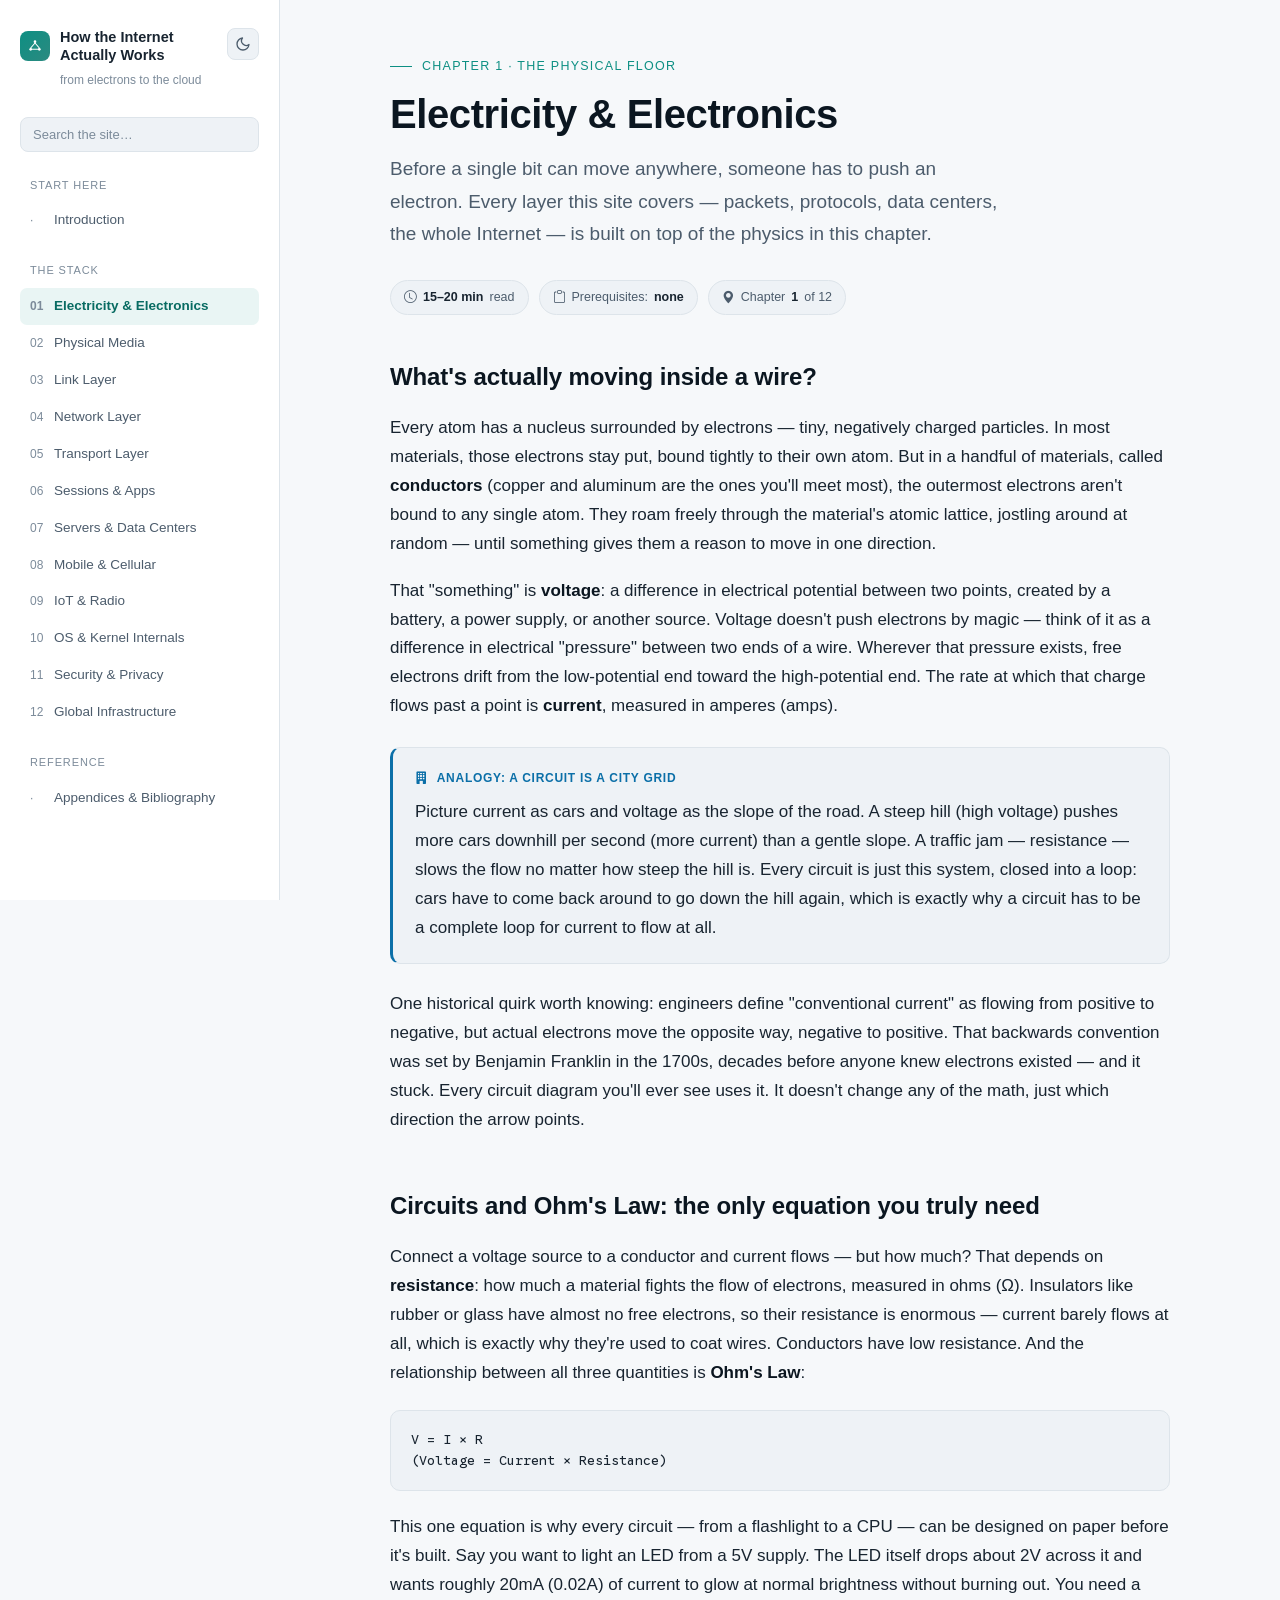
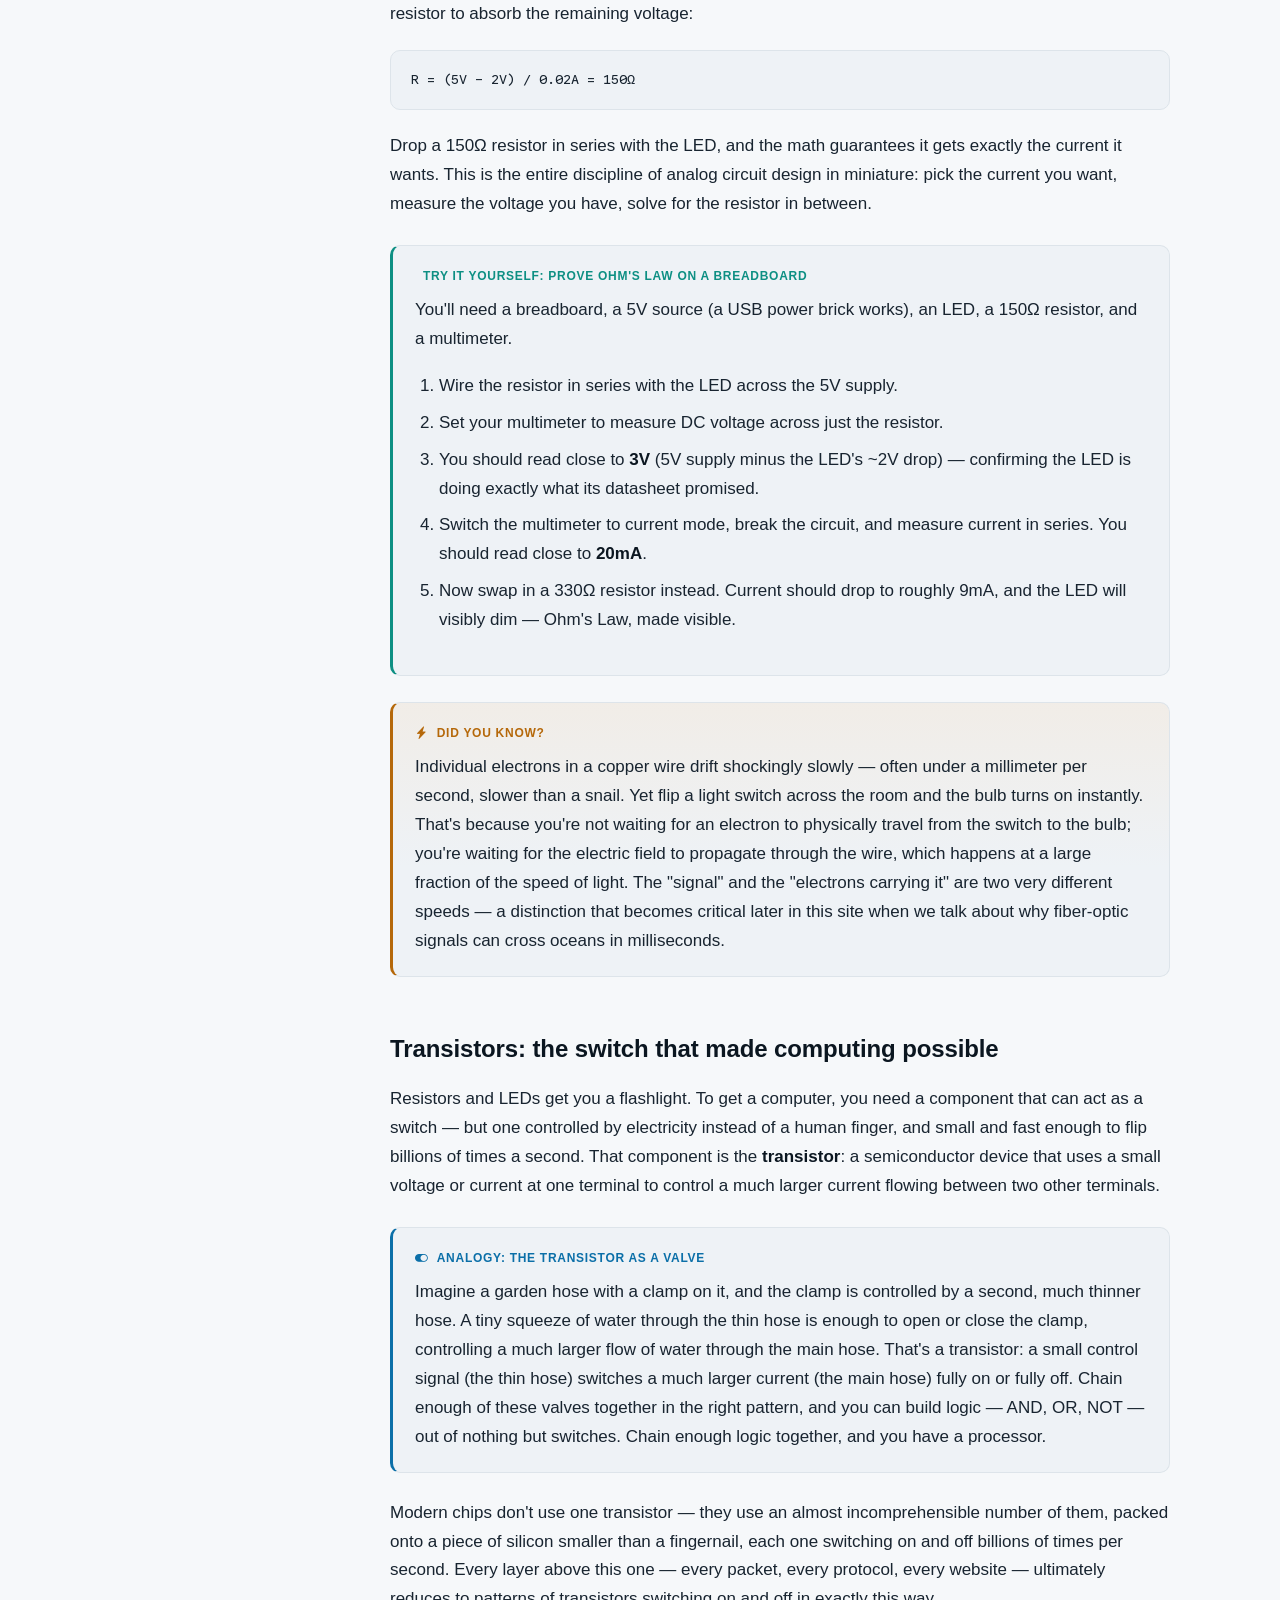
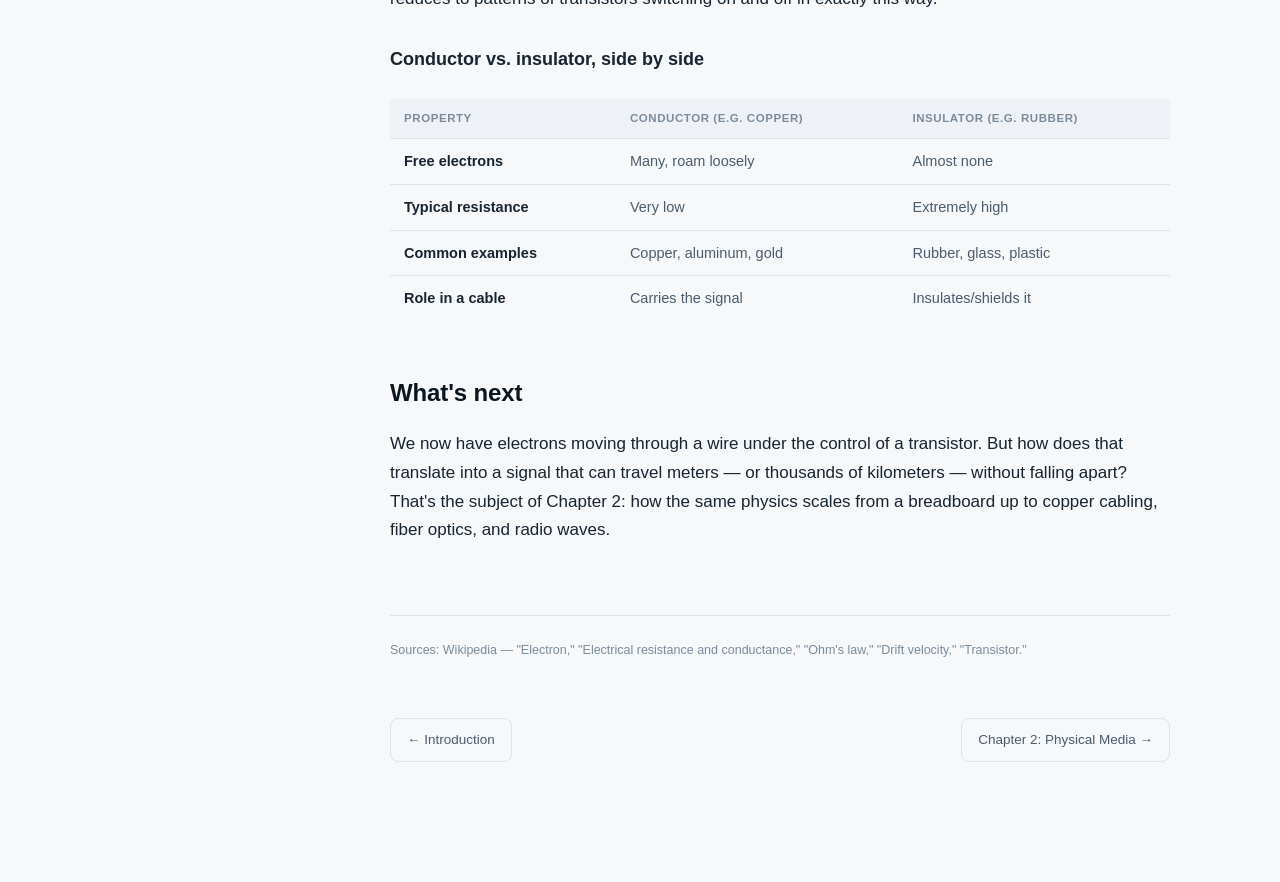
==== commit bcb33462: "Replace all emoji with Bootstrap Icons Every meta-chip and box-label emoji across all 15 pages is no" ====
--- a/01-electricity-electronics.html
+++ b/01-electricity-electronics.html
@@ -5,6 +5,7 @@
 <meta name="viewport" content="width=device-width, initial-scale=1.0">
 <title>Chapter 1: Electricity &amp; Electronics — How the Internet Actually Works</title>
 <link rel="icon" type="image/svg+xml" href="assets/favicon.svg">
+<link rel="stylesheet" href="https://cdn.jsdelivr.net/npm/bootstrap-icons@1.13.1/font/bootstrap-icons.min.css">
 <link rel="preconnect" href="https://fonts.googleapis.com">
 <link rel="preconnect" href="https://fonts.gstatic.com" crossorigin>
 <link href="https://fonts.googleapis.com/css2?family=Google+Sans:wght@400;600;700&family=Google+Sans+Code:wght@400;500&display=swap" rel="stylesheet">
@@ -79,9 +80,9 @@
       </p>
 
       <div class="meta-row">
-        <span class="meta-chip">⏱ <b>15–20 min</b> read</span>
-        <span class="meta-chip">📋 Prerequisites: <b>none</b></span>
-        <span class="meta-chip">📍 Chapter <b>1</b> of 12</span>
+        <span class="meta-chip"><i class="bi bi-clock"></i> <b>15–20 min</b> read</span>
+        <span class="meta-chip"><i class="bi bi-clipboard"></i> Prerequisites: <b>none</b></span>
+        <span class="meta-chip"><i class="bi bi-geo-alt-fill"></i> Chapter <b>1</b> of 12</span>
       </div>
 
       <h2>What's actually moving inside a wire?</h2>
@@ -105,7 +106,7 @@
       </p>
 
       <div class="box analogy">
-        <div class="box-label">🏙️ Analogy: a circuit is a city grid</div>
+        <div class="box-label"><i class="bi bi-building-fill"></i> Analogy: a circuit is a city grid</div>
         <p>
           Picture current as cars and voltage as the slope of the road. A steep hill
           (high voltage) pushes more cars downhill per second (more current) than a
@@ -153,7 +154,7 @@
       </p>
 
       <div class="box lab">
-        <div class="box-label">🧪 Try it yourself: prove Ohm's Law on a breadboard</div>
+        <div class="box-label"><i class="bi bi-flask-fill"></i> Try it yourself: prove Ohm's Law on a breadboard</div>
         <p>
           You'll need a breadboard, a 5V source (a USB power brick works), an LED,
           a 150Ω resistor, and a multimeter.
@@ -178,7 +179,7 @@
       </div>
 
       <div class="box fact">
-        <div class="box-label">⚡ Did you know?</div>
+        <div class="box-label"><i class="bi bi-lightning-charge-fill"></i> Did you know?</div>
         <p>
           Individual electrons in a copper wire drift shockingly slowly — often
           under a millimeter per second, slower than a snail. Yet flip a light
@@ -203,7 +204,7 @@
       </p>
 
       <div class="box analogy">
-        <div class="box-label">🚰 Analogy: the transistor as a valve</div>
+        <div class="box-label"><i class="bi bi-toggle-on"></i> Analogy: the transistor as a valve</div>
         <p>
           Imagine a garden hose with a clamp on it, and the clamp is controlled by
           a second, much thinner hose. A tiny squeeze of water through the thin hose
--- a/assets/style.css
+++ b/assets/style.css
@@ -43,6 +43,15 @@
 
 * { box-sizing: border-box; }
 
+.bi {
+  font-size: 0.95em;
+  vertical-align: -0.1em;
+  line-height: 1;
+}
+
+.meta-chip .bi { font-size: 1em; }
+.box-label .bi { font-size: 1.05em; }
+
 .sr-only {
   position: absolute;
   width: 1px;
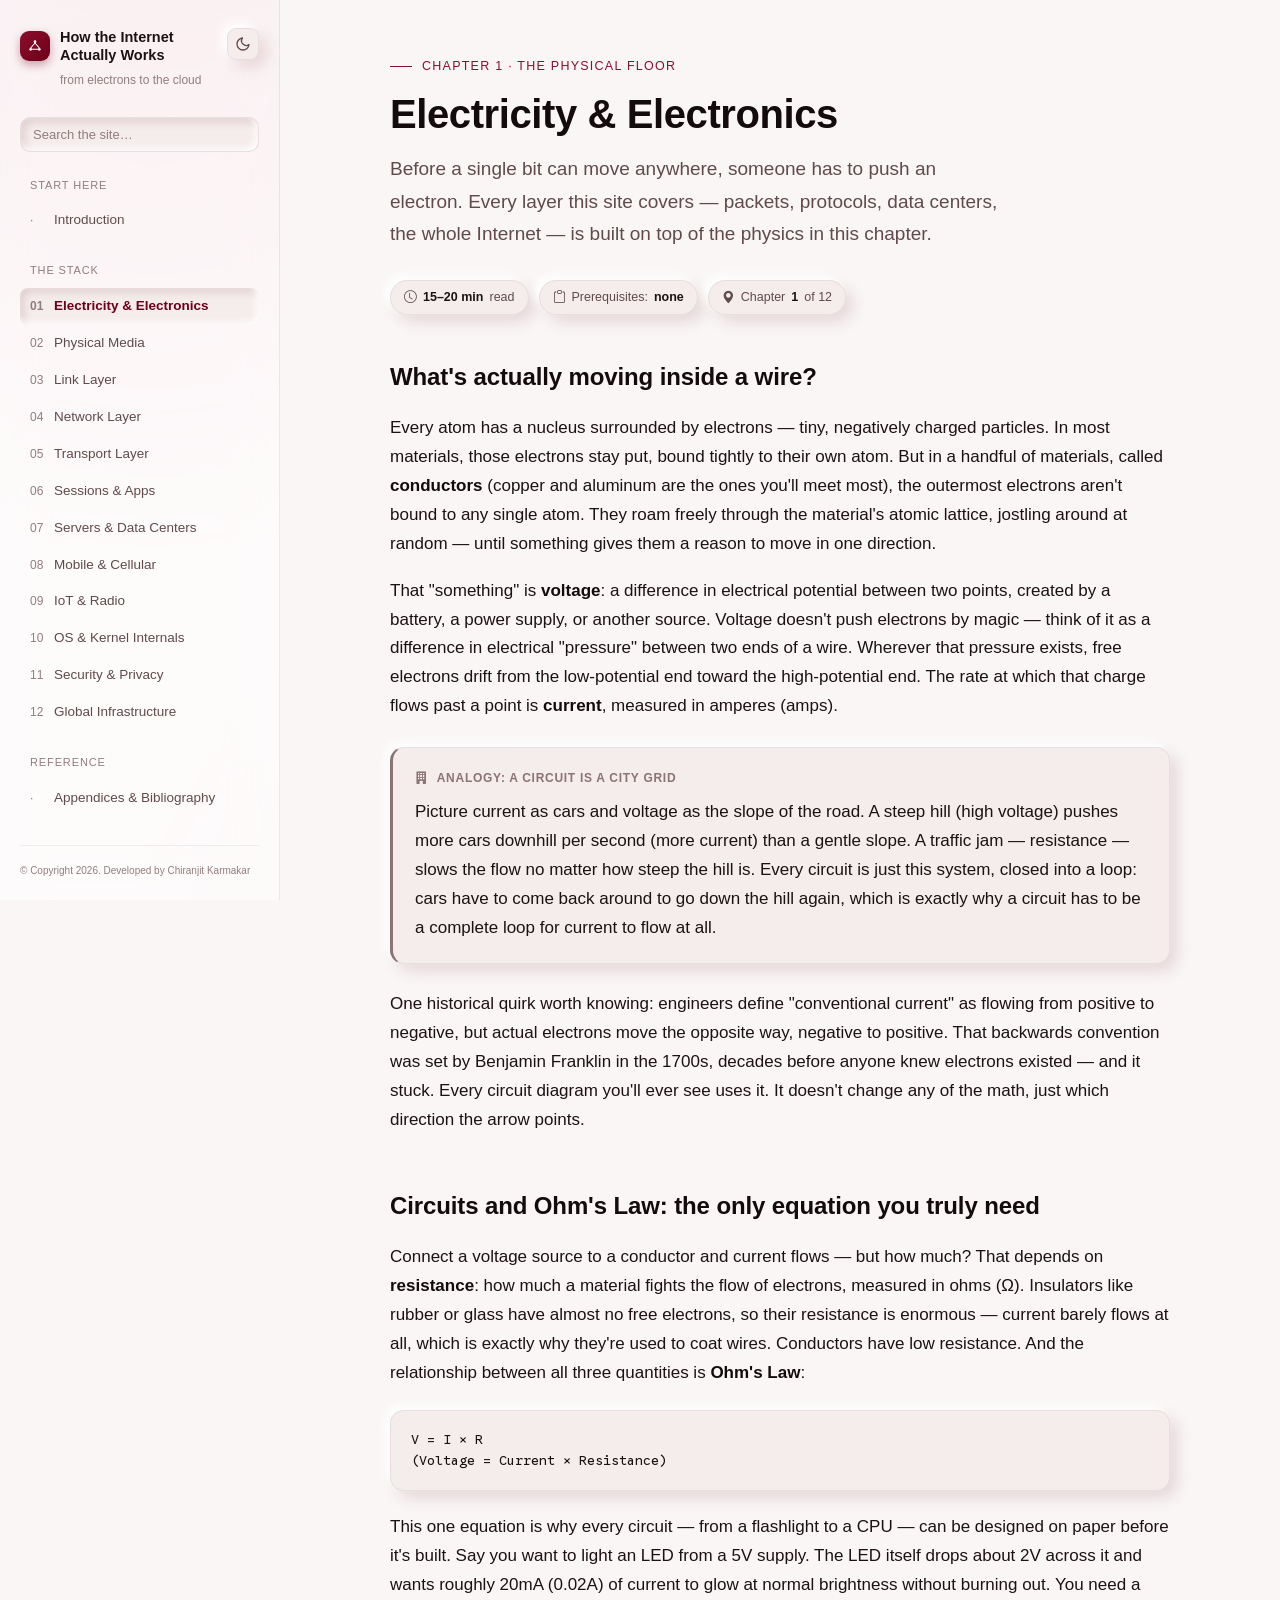
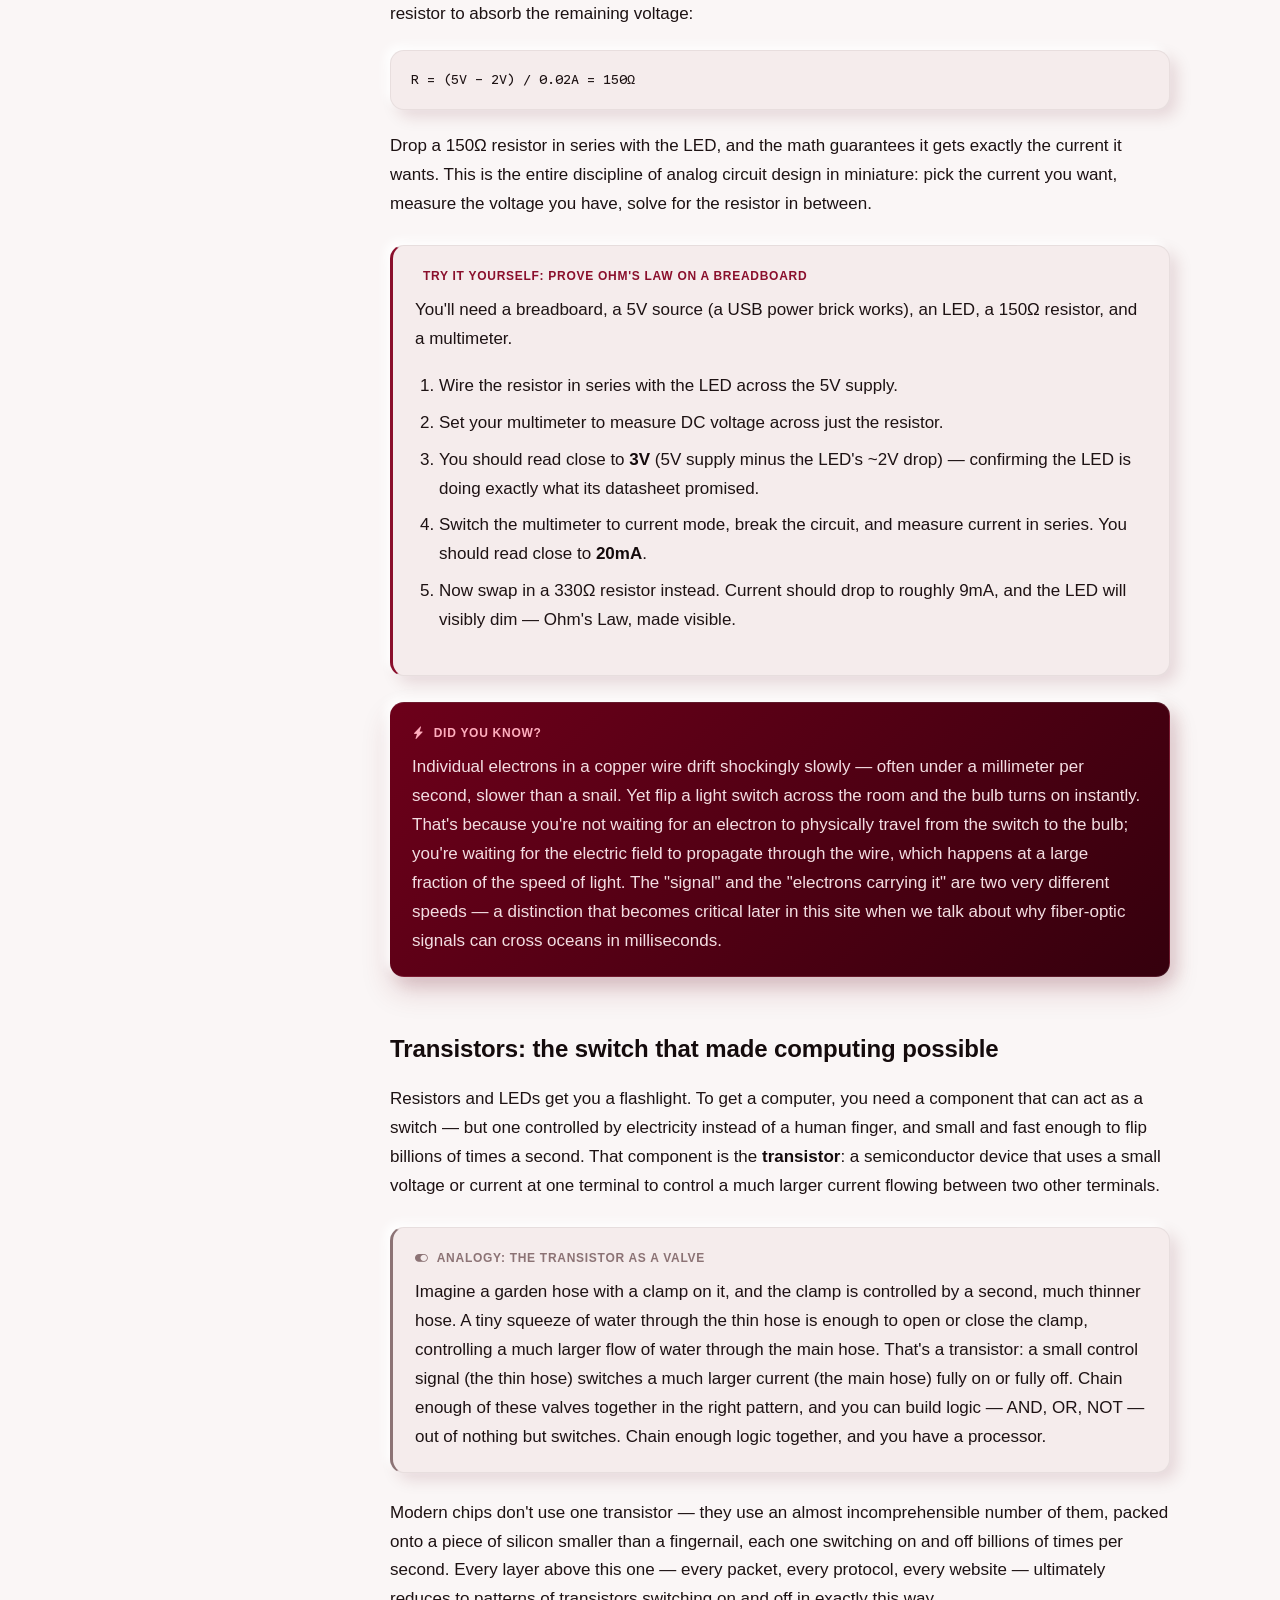
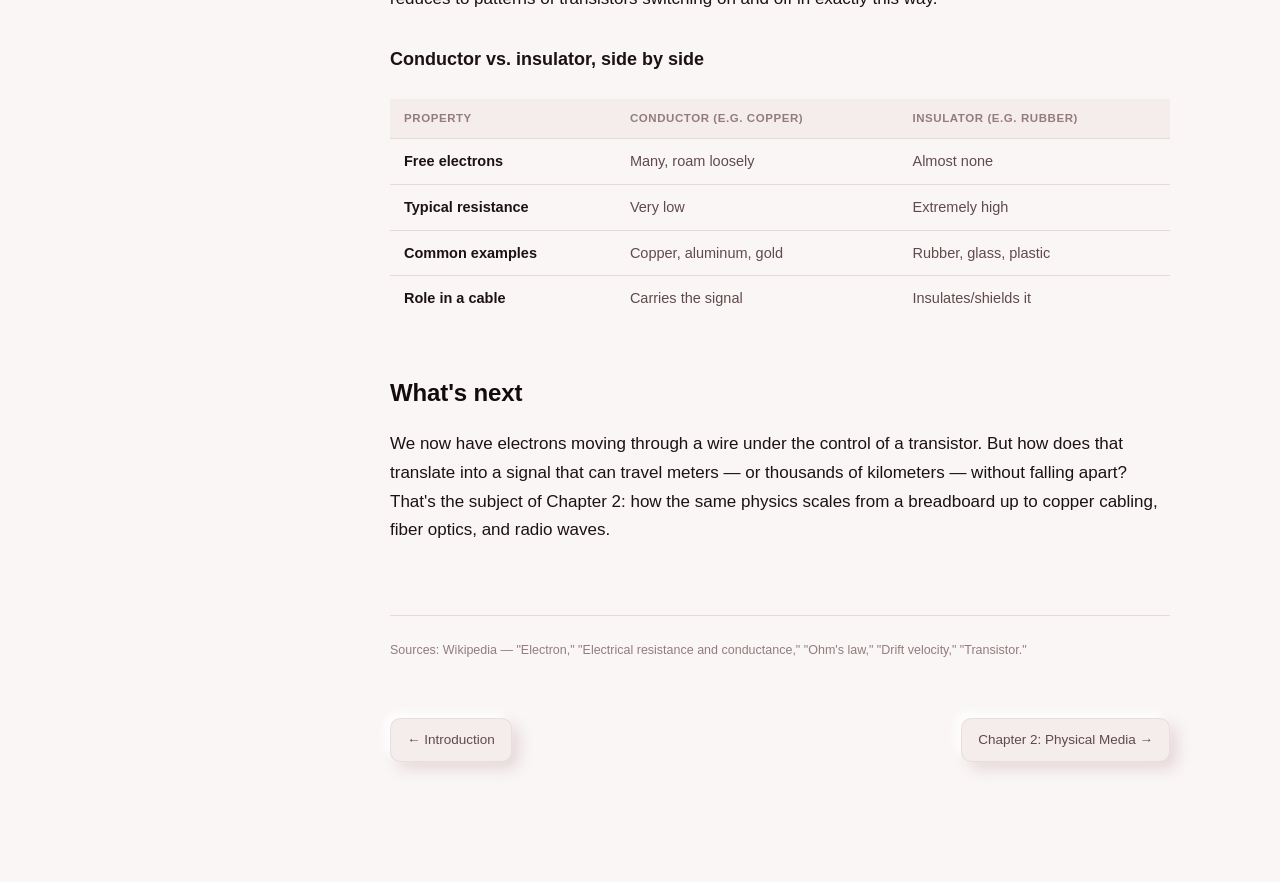
==== commit af666dca: "Fix stale favicon gradient, add sidebar copyright line - favicon.svg still had the old teal gradient" ====
--- a/01-electricity-electronics.html
+++ b/01-electricity-electronics.html
@@ -65,6 +65,7 @@
         <li><a href="appendices.html"><span class="num">·</span> Appendices &amp; Bibliography</a></li>
       </ul>
     </div>
+    <p class="sidebar-copyright">© Copyright 2026. Developed by Chiranjit Karmakar</p>
   </nav>
 
   <!-- Main -->
--- a/assets/style.css
+++ b/assets/style.css
@@ -1,56 +1,72 @@
-/* How the Internet Actually Works — shared site stylesheet */
+/* How the Internet Actually Works — shared site stylesheet
+   Palette: Black / Burgundy / White (Caesar palette) */
 
 :root {
-  --bg: #0b0f14;
-  --bg-elevated: #10161d;
-  --bg-card: #131a22;
-  --border: #223041;
-  --text: #dbe4ee;
-  --text-dim: #8fa1b3;
-  --text-faint: #5c7086;
-  --accent: #4fd1c5;
-  --accent-soft: rgba(79, 209, 197, 0.12);
-  --accent-strong: #7ee8de;
-  --warn: #f6ad55;
-  --warn-soft: rgba(246, 173, 85, 0.1);
-  --link: #7dd3fc;
-  --code-bg: #0d1319;
-  --shadow: 0 8px 24px rgba(0, 0, 0, 0.35);
+  --bg: #0a0708;
+  --bg-elevated: #140e10;
+  --bg-card: #1d1315;
+  --border: #33191f;
+  --border-soft: rgba(255, 255, 255, 0.07);
+  --text: #f3ecec;
+  --text-dim: #b9a3a5;
+  --text-faint: #816c6e;
+  --silver: #cdb9bb;
+  --accent: #d21f47;
+  --accent-soft: rgba(210, 31, 71, 0.15);
+  --accent-strong: #ff5478;
+  --accent-deep: #6d001a;
+  --link: #e2466a;
+  --code-bg: #170f11;
   --heading: #ffffff;
-  --radius: 10px;
+  --shadow: 0 22px 55px rgba(0, 0, 0, 0.5);
+  --neu-light: rgba(255, 255, 255, 0.055);
+  --neu-dark: rgba(0, 0, 0, 0.65);
+  --neu-raised: -5px -5px 10px var(--neu-light), 7px 7px 16px var(--neu-dark);
+  --neu-pressed: inset -3px -3px 7px var(--neu-light), inset 4px 4px 9px var(--neu-dark);
+  --glass-bg: rgba(17, 12, 13, 0.6);
+  --glass-border: rgba(255, 255, 255, 0.09);
+  --ambient:
+    radial-gradient(circle at 12% -8%, rgba(109, 0, 26, 0.38), transparent 42%),
+    radial-gradient(circle at 105% 20%, rgba(109, 0, 26, 0.2), transparent 38%),
+    radial-gradient(circle at 50% 120%, rgba(109, 0, 26, 0.16), transparent 45%),
+    var(--bg);
+  --radius: 14px;
   --sidebar-w: 280px;
   --content-max: 780px;
 }
 
 :root[data-theme="light"] {
-  --bg: #f6f8fa;
+  --bg: #faf6f6;
   --bg-elevated: #ffffff;
-  --bg-card: #eef2f6;
-  --border: #dde4ea;
-  --text: #182430;
-  --text-dim: #4c5c6c;
-  --text-faint: #7c8b9a;
-  --accent: #0d8f83;
-  --accent-soft: rgba(13, 143, 131, 0.09);
-  --accent-strong: #086b62;
-  --warn: #b5680a;
-  --warn-soft: rgba(181, 104, 10, 0.08);
-  --link: #0b6fa8;
-  --code-bg: #eef2f6;
-  --shadow: 0 8px 24px rgba(20, 30, 40, 0.08);
-  --heading: #0b1620;
+  --bg-card: #f5ecec;
+  --border: #e9d8da;
+  --border-soft: rgba(20, 8, 10, 0.06);
+  --text: #1d1213;
+  --text-dim: #604a4c;
+  --text-faint: #927c7e;
+  --silver: #8c7375;
+  --accent: #8a0f2c;
+  --accent-soft: rgba(138, 15, 44, 0.09);
+  --accent-strong: #6d001a;
+  --accent-deep: #6d001a;
+  --link: #8a0f2c;
+  --code-bg: #f5ecec;
+  --heading: #140b0c;
+  --shadow: 0 22px 55px rgba(90, 10, 30, 0.14);
+  --neu-light: rgba(255, 255, 255, 0.92);
+  --neu-dark: rgba(90, 10, 26, 0.13);
+  --neu-raised: -5px -5px 10px var(--neu-light), 7px 7px 16px var(--neu-dark);
+  --neu-pressed: inset -3px -3px 7px var(--neu-light), inset 4px 4px 9px var(--neu-dark);
+  --glass-bg: rgba(255, 255, 255, 0.58);
+  --glass-border: rgba(20, 8, 10, 0.07);
+  --ambient:
+    radial-gradient(circle at 12% -8%, rgba(138, 15, 44, 0.12), transparent 42%),
+    radial-gradient(circle at 105% 20%, rgba(138, 15, 44, 0.07), transparent 38%),
+    radial-gradient(circle at 50% 120%, rgba(138, 15, 44, 0.05), transparent 45%),
+    var(--bg);
 }
 
 * { box-sizing: border-box; }
-
-.bi {
-  font-size: 0.95em;
-  vertical-align: -0.1em;
-  line-height: 1;
-}
-
-.meta-chip .bi { font-size: 1em; }
-.box-label .bi { font-size: 1.05em; }
 
 .sr-only {
   position: absolute;
@@ -64,11 +80,21 @@
   border: 0;
 }
 
+.bi {
+  font-size: 0.95em;
+  vertical-align: -0.1em;
+  line-height: 1;
+}
+
+.meta-chip .bi { font-size: 1em; }
+.box-label .bi { font-size: 1.05em; }
+
 html { scroll-behavior: smooth; }
 
 body {
   margin: 0;
-  background: var(--bg);
+  background: var(--ambient);
+  background-attachment: fixed;
   color: var(--text);
   font-family: "Google Sans", Roboto, sans-serif;
   line-height: 1.7;
@@ -88,8 +114,10 @@
 .sidebar {
   width: var(--sidebar-w);
   flex-shrink: 0;
-  background: var(--bg-elevated);
-  border-right: 1px solid var(--border);
+  background: var(--glass-bg);
+  backdrop-filter: blur(22px) saturate(150%);
+  -webkit-backdrop-filter: blur(22px) saturate(150%);
+  border-right: 1px solid var(--glass-border);
   padding: 28px 20px 60px;
   position: sticky;
   top: 0;
@@ -108,13 +136,14 @@
 .sidebar-brand .mark {
   width: 30px;
   height: 30px;
-  border-radius: 8px;
-  background: linear-gradient(135deg, var(--accent), #2b8a80);
+  border-radius: 9px;
+  background: linear-gradient(135deg, var(--accent), var(--accent-deep));
   display: flex;
   align-items: center;
   justify-content: center;
   font-size: 16px;
   flex-shrink: 0;
+  box-shadow: 0 4px 10px rgba(109, 0, 26, 0.35);
 }
 
 .mark svg { width: 16px; height: 16px; display: block; }
@@ -123,9 +152,10 @@
 .theme-toggle {
   width: 32px;
   height: 32px;
-  border-radius: 8px;
-  border: 1px solid var(--border);
-  background: var(--bg-card);
+  border-radius: 9px;
+  border: 1px solid var(--border-soft);
+  background: var(--bg-card);
+  box-shadow: var(--neu-raised);
   display: flex;
   align-items: center;
   justify-content: center;
@@ -133,7 +163,10 @@
   color: var(--text-dim);
   flex-shrink: 0;
   padding: 0;
-}
+  transition: box-shadow 0.15s ease;
+}
+
+.theme-toggle:active { box-shadow: var(--neu-pressed); }
 
 .theme-toggle svg { width: 16px; height: 16px; }
 .theme-toggle .icon-moon { display: none; }
@@ -170,8 +203,9 @@
 .search-input {
   width: 100%;
   background: var(--bg-card);
-  border: 1px solid var(--border);
-  border-radius: 8px;
+  border: 1px solid var(--border-soft);
+  box-shadow: var(--neu-pressed);
+  border-radius: 10px;
   padding: 9px 12px;
   font-family: "Google Sans", Roboto, sans-serif;
   font-size: 13px;
@@ -188,9 +222,11 @@
   top: calc(100% + 6px);
   left: 0;
   right: 0;
-  background: var(--bg-elevated);
-  border: 1px solid var(--border);
-  border-radius: 9px;
+  background: var(--glass-bg);
+  backdrop-filter: blur(24px) saturate(160%);
+  -webkit-backdrop-filter: blur(24px) saturate(160%);
+  border: 1px solid var(--glass-border);
+  border-radius: 12px;
   box-shadow: var(--shadow);
   max-height: 360px;
   overflow-y: auto;
@@ -205,11 +241,11 @@
   flex-direction: column;
   gap: 2px;
   padding: 8px 10px;
-  border-radius: 6px;
+  border-radius: 8px;
   text-decoration: none;
 }
 
-.search-result:hover { background: var(--bg-card); }
+.search-result:hover { background: var(--accent-soft); }
 
 .search-result .sr-title {
   font-family: "Google Sans", Roboto, sans-serif;
@@ -255,12 +291,12 @@
   align-items: baseline;
   gap: 8px;
   padding: 7px 10px;
-  border-radius: 7px;
+  border-radius: 8px;
   text-decoration: none;
   color: var(--text-dim);
   font-family: "Google Sans", Roboto, sans-serif;
   font-size: 13.5px;
-  transition: background 0.15s ease, color 0.15s ease;
+  transition: background 0.15s ease, color 0.15s ease, box-shadow 0.15s ease;
 }
 
 .nav-list a .num {
@@ -276,7 +312,8 @@
 }
 
 .nav-list a.active {
-  background: var(--accent-soft);
+  background: var(--bg-card);
+  box-shadow: var(--neu-pressed);
   color: var(--accent-strong);
   font-weight: 600;
 }
@@ -300,10 +337,20 @@
   padding: 1px 7px;
 }
 
+.sidebar-copyright {
+  font-family: "Google Sans", Roboto, sans-serif;
+  font-size: 10px;
+  color: var(--text-faint);
+  margin: 28px 0 0;
+  padding-top: 16px;
+  border-top: 1px solid var(--border-soft);
+}
+
 /* Main content */
 .main {
   flex: 1;
   min-width: 0;
+  background: var(--bg);
   padding: 56px 48px 120px;
   display: flex;
   justify-content: center;
@@ -364,7 +411,8 @@
   font-size: 12.5px;
   color: var(--text-dim);
   background: var(--bg-card);
-  border: 1px solid var(--border);
+  border: 1px solid var(--border-soft);
+  box-shadow: var(--neu-raised);
   border-radius: 999px;
   padding: 6px 13px;
   display: flex;
@@ -418,8 +466,9 @@
 
 pre {
   background: var(--code-bg);
-  border: 1px solid var(--border);
+  border: 1px solid var(--border-soft);
   border-radius: var(--radius);
+  box-shadow: var(--neu-raised);
   padding: 18px 20px;
   overflow-x: auto;
   margin: 22px 0;
@@ -466,8 +515,9 @@
 
 /* Callout boxes */
 .box {
-  border: 1px solid var(--border);
+  border: 1px solid var(--border-soft);
   border-radius: var(--radius);
+  box-shadow: var(--neu-raised);
   padding: 20px 22px;
   margin: 26px 0;
   background: var(--bg-card);
@@ -485,12 +535,21 @@
   gap: 8px;
 }
 
-.box.analogy { border-left: 3px solid var(--link); }
-.box.analogy .box-label { color: var(--link); }
-
-.box.fact { border-left: 3px solid var(--warn); background: linear-gradient(180deg, var(--warn-soft), var(--bg-card) 60%); }
-.box.fact .box-label { color: var(--warn); }
+.box.analogy { border-left: 3px solid var(--silver); }
+.box.analogy .box-label { color: var(--silver); }
+
+.box.fact {
+  border: 1px solid rgba(255, 255, 255, 0.1);
+  border-left: none;
+  background: linear-gradient(135deg, var(--accent-deep), #35000d);
+  box-shadow: var(--neu-raised), 0 14px 30px rgba(109, 0, 26, 0.3);
+}
+.box.fact .box-label { color: #ffaebe; }
+.box.fact, .box.fact p { color: #f3dde2; }
+.box.fact strong { color: #ffffff; }
 .box.fact p:last-child { margin-bottom: 0; }
+
+:root[data-theme="light"] .box.fact { box-shadow: var(--neu-raised), 0 14px 30px rgba(109, 0, 26, 0.16); }
 
 .box.roadmap .box-label { color: var(--accent); }
 
@@ -507,7 +566,8 @@
   padding: 0;
   border-radius: var(--radius);
   overflow: hidden;
-  border: 1px solid var(--border);
+  border: 1px solid var(--border-soft);
+  box-shadow: var(--neu-raised);
 }
 
 .stack li {
@@ -518,7 +578,7 @@
   gap: 16px;
   padding: 13px 20px;
   margin-bottom: 0;
-  border-bottom: 1px solid var(--border);
+  border-bottom: 1px solid var(--border-soft);
   background: var(--bg-card);
   font-size: 14px;
 }
@@ -529,7 +589,7 @@
 .stack li .layer-desc { color: var(--text-faint); font-size: 12.5px; text-align: right; }
 .stack li .layer-tag {
   font-size: 10.5px;
-  color: var(--accent);
+  color: var(--accent-strong);
   border: 1px solid var(--accent);
   border-radius: 999px;
   padding: 1px 8px;
@@ -545,8 +605,9 @@
 }
 
 .roadmap-card {
-  border: 1px solid var(--border);
-  border-radius: 9px;
+  border: 1px solid var(--border-soft);
+  box-shadow: var(--neu-raised);
+  border-radius: 12px;
   padding: 14px 16px;
   background: var(--bg-elevated);
 }
@@ -582,12 +643,16 @@
 .pager a {
   text-decoration: none;
   color: var(--text-dim);
-  border: 1px solid var(--border);
-  border-radius: 8px;
+  background: var(--bg-card);
+  border: 1px solid var(--border-soft);
+  box-shadow: var(--neu-raised);
+  border-radius: 10px;
   padding: 10px 16px;
-}
-
-.pager a:hover { color: var(--accent); border-color: var(--accent); }
+  transition: box-shadow 0.15s ease, color 0.15s ease;
+}
+
+.pager a:hover { color: var(--accent-strong); }
+.pager a:active { box-shadow: var(--neu-pressed); }
 
 /* Design-system reference page */
 .swatch-grid {
@@ -598,8 +663,9 @@
 }
 
 .swatch {
-  border: 1px solid var(--border);
-  border-radius: 9px;
+  border: 1px solid var(--border-soft);
+  box-shadow: var(--neu-raised);
+  border-radius: 12px;
   overflow: hidden;
   background: var(--bg-elevated);
 }
@@ -647,21 +713,24 @@
   position: sticky;
   top: 0;
   z-index: 60;
-  background: var(--bg-elevated);
-  border-bottom: 1px solid var(--border);
+  background: var(--glass-bg);
+  backdrop-filter: blur(22px) saturate(150%);
+  -webkit-backdrop-filter: blur(22px) saturate(150%);
+  border-bottom: 1px solid var(--glass-border);
   padding: 12px 16px;
 }
 
 .topbar .mark {
   width: 26px;
   height: 26px;
-  border-radius: 7px;
-  background: linear-gradient(135deg, var(--accent), #2b8a80);
+  border-radius: 8px;
+  background: linear-gradient(135deg, var(--accent), var(--accent-deep));
   display: flex;
   align-items: center;
   justify-content: center;
   font-size: 14px;
   flex-shrink: 0;
+  box-shadow: 0 4px 10px rgba(109, 0, 26, 0.35);
 }
 
 .topbar .name {
@@ -675,15 +744,19 @@
   margin-left: auto;
   width: 36px;
   height: 36px;
-  border-radius: 8px;
-  border: 1px solid var(--border);
-  background: var(--bg-card);
+  border-radius: 9px;
+  border: 1px solid var(--border-soft);
+  background: var(--bg-card);
+  box-shadow: var(--neu-raised);
   display: flex;
   align-items: center;
   justify-content: center;
   padding: 0;
   cursor: pointer;
-}
+  transition: box-shadow 0.15s ease;
+}
+
+.nav-toggle:active { box-shadow: var(--neu-pressed); }
 
 .nav-toggle .bar {
   display: block;
